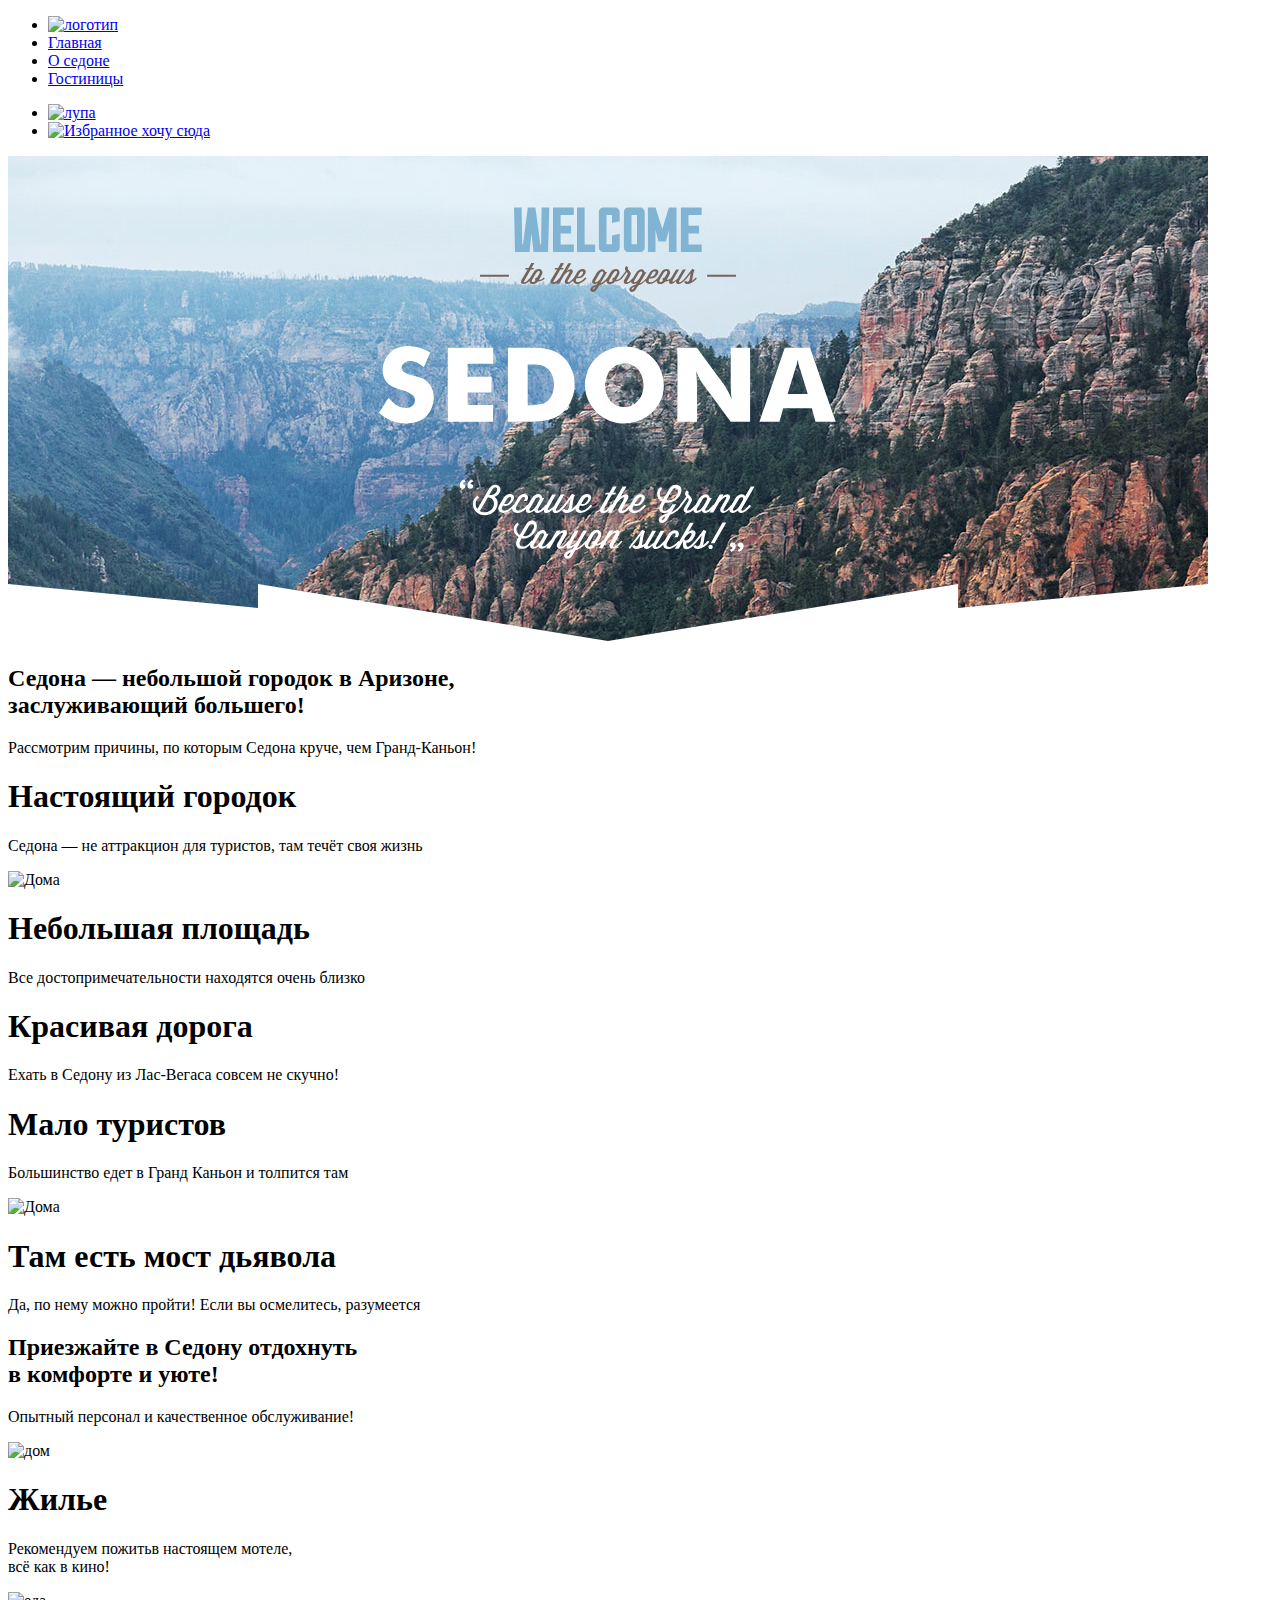
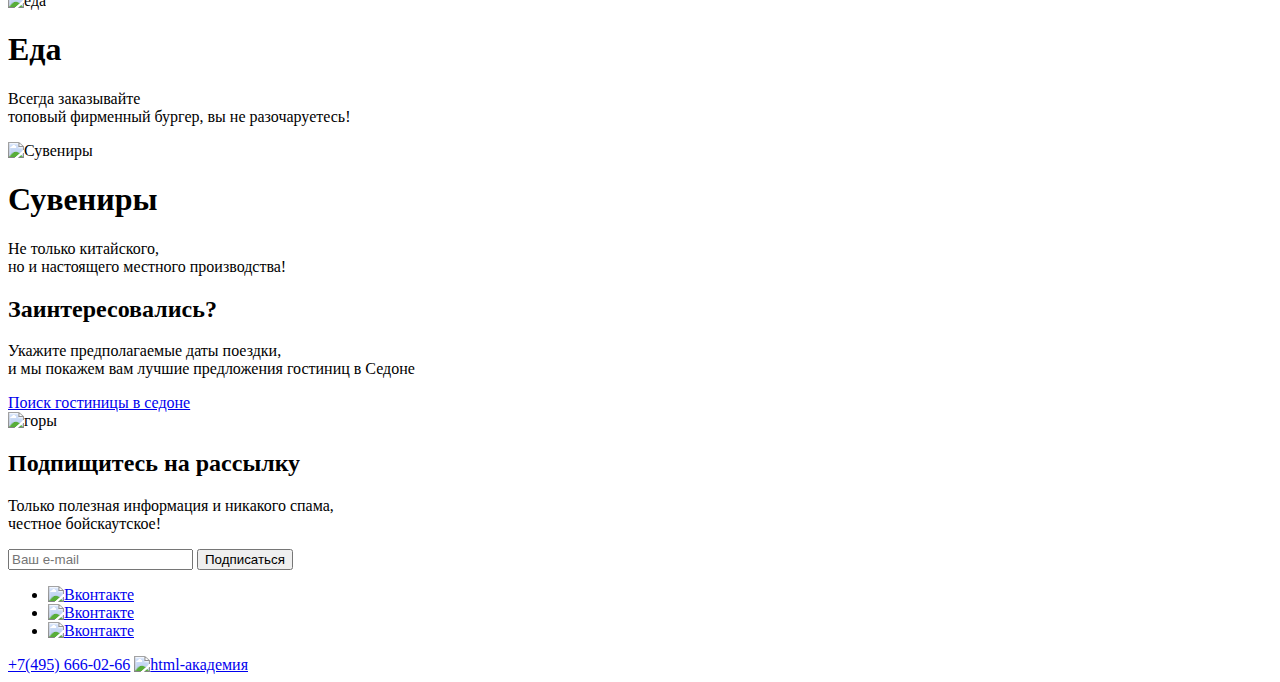
==== index.html @ 7c0edfa3 "разметка всех страниц" ====
<!DOCTYPE html>
<html lang="ru">
<head>
  <meta charset="utf-8">
  <title>HTML Academy: Седона</title>
  <!--<link rel="stylesheet" href="/css/style.css"> -->
</head>
<body>
<div class="body__container">
  <header class="header">
    <nav class="navigation navigation__header">
      <ul class="navigation__list">
        <li class="navigation__item">
          <a class="logo" href="https://echo.htmlacademy.ru/">
            <img src="/img/logo.svg" alt="логотип"></a>
        </li>
        <li class="navigation__item">
          <a class="navigation__link" href="#">Главная</a>
        </li>
        <li class="navigation__item">
          <a class="navigation__link" href="#">О седоне</a>
        </li>
        <li class="navigation__item">
          <a class="navigation__link" href="#">Гостиницы</a>
        </li>
      </ul>
      <ul class="navigation__list">
        <li class="navigation__item">
          <a class="navigation__link" href="#">
            <img src="/img/search-icon.svg" width="44 px" height="64 px" alt="лупа">
          </a>
        </li>
        <li class="navigation__item">
          <a class="navigation__link" href="#">
            <img src="/img/favorites-icon.svg" width="44 px" height="64 px" alt="Избранное">
          </a>
          <a class="search__button" href="#">хочу сюда</a>
        </li>
      </ul>
    </nav>
  </header>
  <main class="main">
    <section class="pluses">
      <div class="pluses__container">
        <img class="pluses__image" src="/img/welcome-sedona.svg" alt="горы">
        <h2 class="title">Седона — небольшой городок в Аризоне, <br>заслуживающий большего!</h2>
        <p class="subtitle">Рассмотрим причины, по которым Седона круче, чем Гранд-Каньон!</p>
      </div>
      <div class="pluses__row">
        <div class="pluses__item pluses__item-blue">
          <h1 class="pluses__title">Настоящий городок</h1>
          <div class="pluses__line"></div>
          <p class="pluses__text">Седона — не аттракцион для туристов, там течёт своя жизнь</p>
        </div>
        <img class="pluses__image" src="/img/at-home.jpg" width="800" height="384" alt="Дома">
      </div>
      <div class="pluses__grids">
        <div class="pluses__item">
          <h1 class="pluses__title">Небольшая площадь</h1>
          <div class="pluses__line"></div>
          <p class="pluses__text">Все достопримечательности находятся очень близко</p>
        </div>
        <div class="pluses__item pluses__item-gray">
          <h1 class="pluses__title">Красивая дорога</h1>
          <div class="pluses__line"></div>
          <p class="pluses__text">Ехать в Седону из Лас-Вегаса совсем не скучно!</p>
        </div>
        <div class="pluses__item">
          <h1 class="pluses__title">Мало туристов</h1>
          <div class="pluses__line"></div>
          <p class="pluses__text">Большинство едет в Гранд Каньон и толпится там</p>
        </div>
      </div>
      <div class="pluses__row">
        <img class="pluses__image" src="/img/mountain.jpg" width="800" height="385" alt="Дома">
        <div class="pluses__item pluses__item-blue">
          <h1 class="pluses__title">Там есть мост дьявола</h1>
          <div class="pluses__line"></div>
          <p class="pluses__text">Да, по нему можно пройти! Если вы осмелитесь, разумеется</p>
        </div>
      </div>
      <div class="pluses__title">
        <h2 class="title">Приезжайте в Седону отдохнуть <br>в комфорте и уюте!</h2>
        <P class="subtitle">Опытный персонал и качественное обслуживание!</P>
      </div>
      <div class="pluses__grids">
        <div class="pluses__item  pluses__item-gray">
          <img src="/img/home-icon.png" width="77" height="72" alt="дом">
          <h1 class="pluses__title">Жилье</h1>
          <div class="pluses__line"></div>
          <p class="pluses__text">Рекомендуем пожитьв настоящем мотеле, <br>всё как в кино!</p>
        </div>
        <div class="pluses__item">
          <img src="/img/food-icon.png" width="76" height="72" alt="еда">
          <h1 class="pluses__title">Еда</h1>
          <div class="pluses__line"></div>
          <p class="pluses__text">Всегда заказывайте<br>топовый фирменный бургер, вы не разочаруетесь!</p>
        </div>
        <div class="pluses__item  pluses__item-gray">
          <img src="/img/souveniers-icon.png" width="76" height="76" alt="Сувениры">
          <h1 class="pluses__title">Сувениры</h1>
          <div class="pluses__line"></div>
          <p class="pluses__text">Не только китайского, <br>но и настоящего местного производства!</p>
        </div>
      </div>
      <div class="pluses__title">
        <h2 class="title">Заинтересовались?</h2>
        <p>Укажите предполагаемые даты поездки, <br>и мы покажем вам лучшие предложения гостиниц в Седоне</p>
        <a class="search__button" href="#">Поиск гостиницы в седоне</a>
      </div>
      <div class="contact__card contact__cart-white">
        <img class="pluses--image" src="/img/mountain-footer.jpg" width="1200" height="415" alt="горы">
        <article class="in__image">
          <h2 class="title__image">Подпищитесь на рассылку</h2>
          <p class="subtitle__image">Только полезная информация и никакого спама, <br>честное бойскаутское!</p>
          <form class="pluses__form">
            <label for="login-field" class="form__login">
              <input type="text" placeholder="Ваш e-mail" name="e-mail" id="login-field">
              <input type="submit" value="Подписаться">
            </label>
          </form>
        </article>
      </div>
    </section>
  </main>
  <footer class="footer">
      <nav class="navigation navigation__footer">
        <ul class="social__list">
          <li class="social__item">
            <a class="social__link" href="https://vk.com/htmlacademy">
              <img class="social__icon" src="/img/social-vk.svg" alt="Вконтакте">
            </a>
          <li class="social__item">
            <a class="social__link" href="https://t.me/htmlacademy">
              <img class="social__icon" src="/img/social-telegram.svg" alt="Вконтакте">
            </a>
          <li class="social__item">
            <a class="social__link" href="https://www.youtube.com/user/htmlacademyru">
              <img class="social__icon" src="/img/social-youtube.svg" alt="Вконтакте">
            </a>
          </li>
        </ul>
        <a class="contacts__phone" href="tel:+7(495) 666-02-66">+7(495) 666-02-66</a>
        <a class="site__html-academy" href="https://htmlacademy.ru/">
          <img src="/img/Logo-html-academy.svg" alt="html-академия">
        </a>
      </nav>
  </footer>
</div>
</body>
</html>
---- css/style.css ----
.search-button {
  display: inline-block; /* Строчно-блочный элемент */
  background: #756157; /* коричневый цвет фона */
  color: #fff; /* Белый цвет текста */
  padding: 1rem 1.5rem; /* Поля вокруг текста */
  text-decoration: none; /* Убираем подчёркивание */
  border-radius: 3px; /* Скругляем уголки */
 }
li {
  list-style-type: none;
}
 /*/
 .image {
	position	: relative;
	width		: 100%; /* for IE 6 */
 /*/
 .in-image {
	position	: absolute;
  text-align: center;
  font: bold 24px/34px Helvetica, Sans-Serif;
	top		: 200px;
	left		: 0;
	width		: 100%;
}



{

  position: absolute;

  top: 50%;

  left: 65px;

  text-transform: uppercase;

  color: white;

  width: 350px;

  background: #00000094;

  padding: 10px;

  text-align: center;

  font: bold 24px/34px Helvetica, Sans-Serif;

  }
/*/
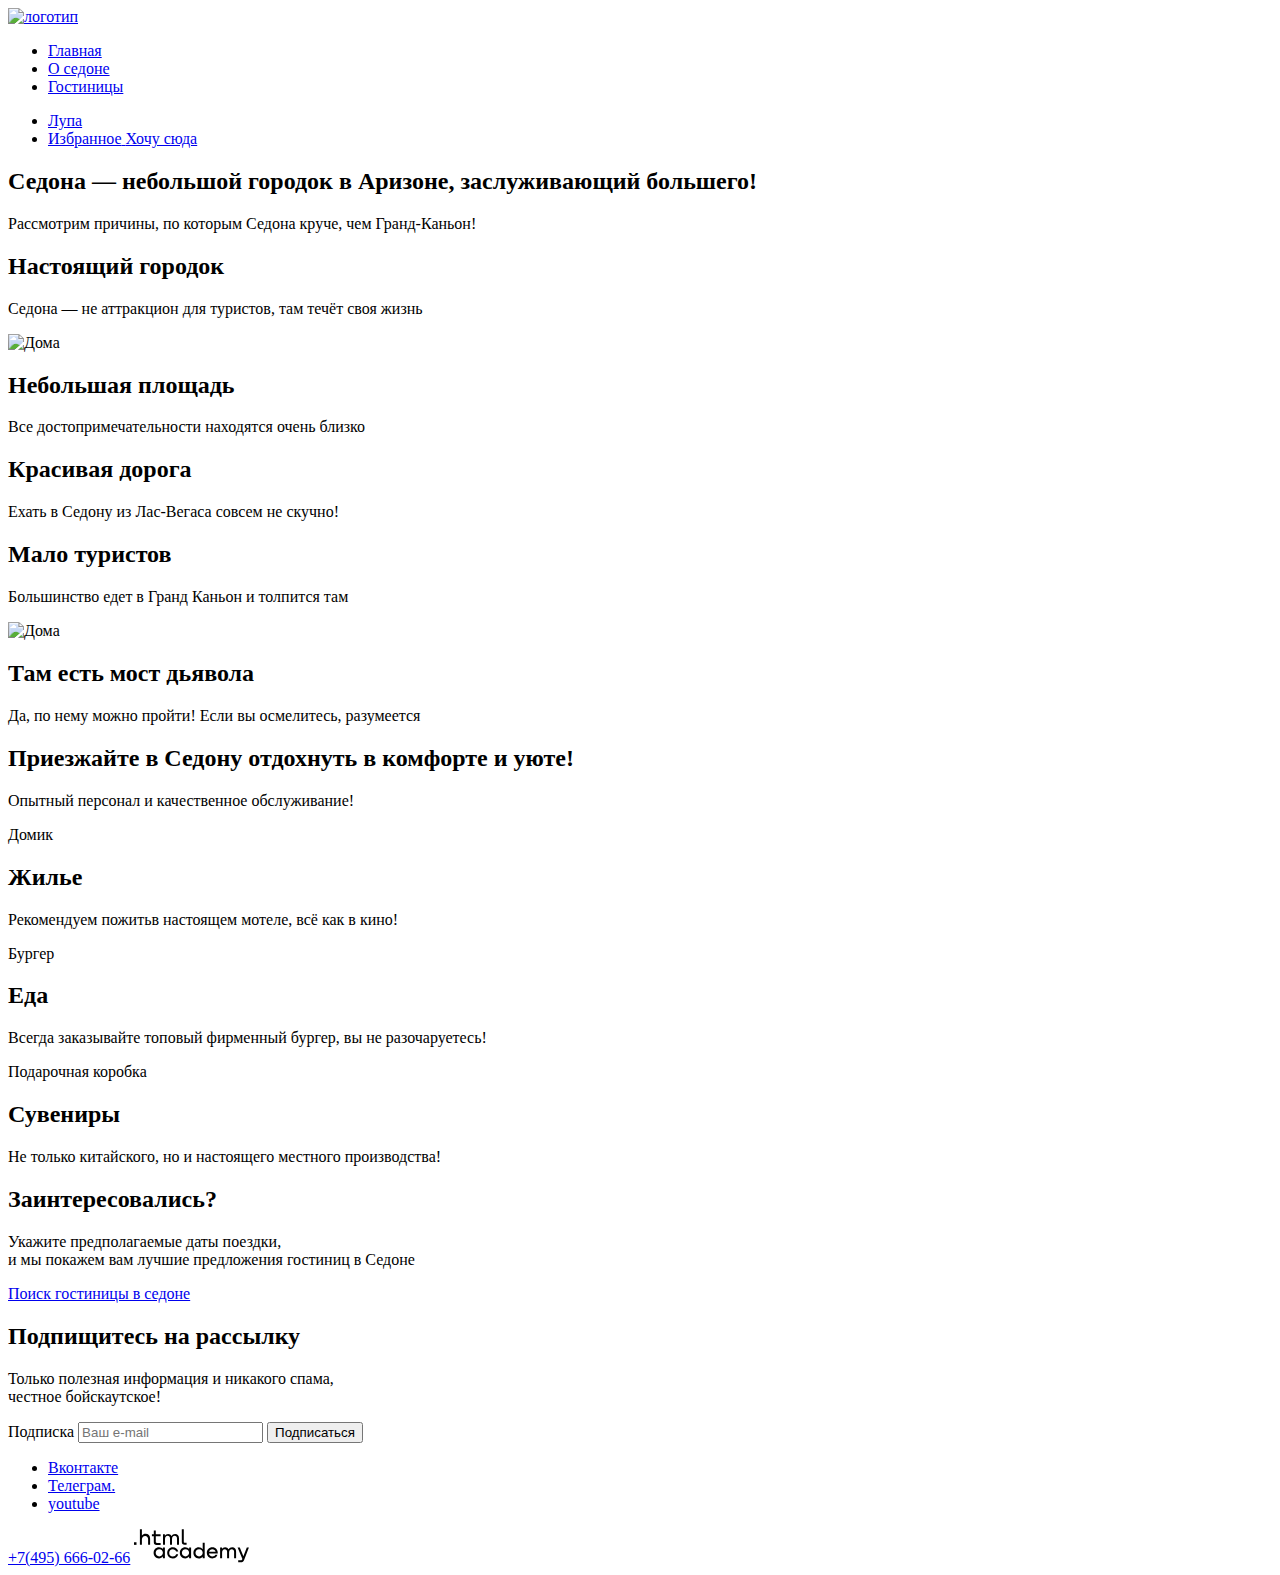
==== commit 95b0fc1c: "разметка всех страниц (исправление)" ====
--- a/index.html
+++ b/index.html
@@ -8,33 +8,33 @@
 <body>
 <div class="body__container">
   <header class="header">
-    <nav class="navigation navigation__header">
-      <ul class="navigation__list">
-        <li class="navigation__item">
-          <a class="logo" href="https://echo.htmlacademy.ru/">
-            <img src="/img/logo.svg" alt="логотип"></a>
-        </li>
-        <li class="navigation__item">
-          <a class="navigation__link" href="#">Главная</a>
-        </li>
-        <li class="navigation__item">
-          <a class="navigation__link" href="#">О седоне</a>
-        </li>
-        <li class="navigation__item">
-          <a class="navigation__link" href="#">Гостиницы</a>
-        </li>
-      </ul>
+    <nav class="navigation">
+      <div class="navigation__container">
+        <a class="logo" href="https://echo.htmlacademy.ru/">
+          <img src="/img/logo.svg" width="140" height="70" alt="логотип"></a>
+        <ul class="navigation__list">
+          <li class="navigation__item">
+            <a class="navigation__link navigation__link--active" href="index.html">Главная</a>
+          </li>
+          <li class="navigation__item">
+            <a class="navigation__link" href="#">О седоне</a>
+          </li>
+          <li class="navigation__item">
+            <a class="navigation__link" href="catalog.html">Гостиницы</a>
+          </li>
+        </ul>
+      </div>
       <ul class="navigation__list">
         <li class="navigation__item">
           <a class="navigation__link" href="#">
-            <img src="/img/search-icon.svg" width="44 px" height="64 px" alt="лупа">
+            <span class="visually__hidden">Лупа</span>
           </a>
         </li>
         <li class="navigation__item">
           <a class="navigation__link" href="#">
-            <img src="/img/favorites-icon.svg" width="44 px" height="64 px" alt="Избранное">
+            <span class="visually__hidden">Избранное</span>
           </a>
-          <a class="search__button" href="#">хочу сюда</a>
+          <a class="search__button" href="#">Хочу сюда</a>
         </li>
       </ul>
     </nav>
@@ -42,84 +42,71 @@
   <main class="main">
     <section class="pluses">
       <div class="pluses__container">
-        <img class="pluses__image" src="/img/welcome-sedona.svg" alt="горы">
-        <h2 class="title">Седона — небольшой городок в Аризоне, <br>заслуживающий большего!</h2>
+        <h2 class="title">Седона — небольшой городок в Аризоне, заслуживающий большего!</h2>
         <p class="subtitle">Рассмотрим причины, по которым Седона круче, чем Гранд-Каньон!</p>
       </div>
       <div class="pluses__row">
         <div class="pluses__item pluses__item-blue">
-          <h1 class="pluses__title">Настоящий городок</h1>
-          <div class="pluses__line"></div>
+          <h2 class="pluses__title">Настоящий городок</h2>
           <p class="pluses__text">Седона — не аттракцион для туристов, там течёт своя жизнь</p>
         </div>
         <img class="pluses__image" src="/img/at-home.jpg" width="800" height="384" alt="Дома">
       </div>
       <div class="pluses__grids">
         <div class="pluses__item">
-          <h1 class="pluses__title">Небольшая площадь</h1>
-          <div class="pluses__line"></div>
+          <h2 class="pluses__title">Небольшая площадь</h2>
           <p class="pluses__text">Все достопримечательности находятся очень близко</p>
         </div>
         <div class="pluses__item pluses__item-gray">
-          <h1 class="pluses__title">Красивая дорога</h1>
-          <div class="pluses__line"></div>
+          <h2 class="pluses__title">Красивая дорога</h2>
           <p class="pluses__text">Ехать в Седону из Лас-Вегаса совсем не скучно!</p>
         </div>
         <div class="pluses__item">
-          <h1 class="pluses__title">Мало туристов</h1>
-          <div class="pluses__line"></div>
+          <h2 class="pluses__title">Мало туристов</h2>
           <p class="pluses__text">Большинство едет в Гранд Каньон и толпится там</p>
         </div>
       </div>
       <div class="pluses__row">
         <img class="pluses__image" src="/img/mountain.jpg" width="800" height="385" alt="Дома">
         <div class="pluses__item pluses__item-blue">
-          <h1 class="pluses__title">Там есть мост дьявола</h1>
-          <div class="pluses__line"></div>
+          <h2 class="pluses__title">Там есть мост дьявола</h2>
           <p class="pluses__text">Да, по нему можно пройти! Если вы осмелитесь, разумеется</p>
         </div>
       </div>
       <div class="pluses__title">
-        <h2 class="title">Приезжайте в Седону отдохнуть <br>в комфорте и уюте!</h2>
-        <P class="subtitle">Опытный персонал и качественное обслуживание!</P>
+        <h2 class="title">Приезжайте в Седону отдохнуть в комфорте и уюте!</h2>
+        <p class="subtitle">Опытный персонал и качественное обслуживание!</p>
       </div>
-      <div class="pluses__grids">
+      <div class="pluses__flex">
         <div class="pluses__item  pluses__item-gray">
-          <img src="/img/home-icon.png" width="77" height="72" alt="дом">
-          <h1 class="pluses__title">Жилье</h1>
-          <div class="pluses__line"></div>
-          <p class="pluses__text">Рекомендуем пожитьв настоящем мотеле, <br>всё как в кино!</p>
+          <span class="visually__hidden">Домик</span>
+          <h2 class="pluses__title">Жилье</h2>
+          <p class="pluses__text">Рекомендуем пожитьв настоящем мотеле, всё как в кино!</p>
         </div>
         <div class="pluses__item">
-          <img src="/img/food-icon.png" width="76" height="72" alt="еда">
-          <h1 class="pluses__title">Еда</h1>
-          <div class="pluses__line"></div>
-          <p class="pluses__text">Всегда заказывайте<br>топовый фирменный бургер, вы не разочаруетесь!</p>
+          <span class="visually__hidden">Бургер</span>
+          <h2 class="pluses__title">Еда</h2>
+          <p class="pluses__text">Всегда заказывайте топовый фирменный бургер, вы не разочаруетесь!</p>
         </div>
         <div class="pluses__item  pluses__item-gray">
-          <img src="/img/souveniers-icon.png" width="76" height="76" alt="Сувениры">
-          <h1 class="pluses__title">Сувениры</h1>
-          <div class="pluses__line"></div>
-          <p class="pluses__text">Не только китайского, <br>но и настоящего местного производства!</p>
+          <span class="visually__hidden">Подарочная коробка</span>
+          <h2 class="pluses__title">Сувениры</h2>
+          <p class="pluses__text">Не только китайского, но и настоящего местного производства!</p>
         </div>
       </div>
       <div class="pluses__title">
         <h2 class="title">Заинтересовались?</h2>
         <p>Укажите предполагаемые даты поездки, <br>и мы покажем вам лучшие предложения гостиниц в Седоне</p>
-        <a class="search__button" href="#">Поиск гостиницы в седоне</a>
+        <a class="search__button" href="catalog.html">Поиск гостиницы в седоне</a>
       </div>
       <div class="contact__card contact__cart-white">
-        <img class="pluses--image" src="/img/mountain-footer.jpg" width="1200" height="415" alt="горы">
-        <article class="in__image">
           <h2 class="title__image">Подпищитесь на рассылку</h2>
           <p class="subtitle__image">Только полезная информация и никакого спама, <br>честное бойскаутское!</p>
-          <form class="pluses__form">
-            <label for="login-field" class="form__login">
-              <input type="text" placeholder="Ваш e-mail" name="e-mail" id="login-field">
-              <input type="submit" value="Подписаться">
-            </label>
+          <form class="pluses__form" action="https://echo.htmlacademy.ru" method="post">
+            <label for="login-field" class="form__login">Подписка</label>
+            <input type="email" placeholder="Ваш e-mail" name="e-mail" id="login-field">
+            <input class="button__field" type="submit" value="Подписаться">
           </form>
-        </article>
       </div>
     </section>
   </main>
@@ -127,22 +114,21 @@
       <nav class="navigation navigation__footer">
         <ul class="social__list">
           <li class="social__item">
-            <a class="social__link" href="https://vk.com/htmlacademy">
-              <img class="social__icon" src="/img/social-vk.svg" alt="Вконтакте">
-            </a>
+            <a class="vk__icon" href="https://vk.com/htmlacademy">
+                <span class="visually__hidden">Вконтакте</span>
+            </a></li>
           <li class="social__item">
-            <a class="social__link" href="https://t.me/htmlacademy">
-              <img class="social__icon" src="/img/social-telegram.svg" alt="Вконтакте">
-            </a>
+            <a class="telegram__icon" href="https://t.me/htmlacademy">
+              <span class="visually__hidden">Телеграм.</span>
+            </a></li>
           <li class="social__item">
-            <a class="social__link" href="https://www.youtube.com/user/htmlacademyru">
-              <img class="social__icon" src="/img/social-youtube.svg" alt="Вконтакте">
-            </a>
-          </li>
+            <a class="youtube__icon" href="https://www.youtube.com/user/htmlacademyru">
+              <span class="visually__hidden">youtube</span>
+            </a></li>
         </ul>
         <a class="contacts__phone" href="tel:+7(495) 666-02-66">+7(495) 666-02-66</a>
         <a class="site__html-academy" href="https://htmlacademy.ru/">
-          <img src="/img/Logo-html-academy.svg" alt="html-академия">
+          <img src="/img/logo-html-academy.svg" alt="html-академия">
         </a>
       </nav>
   </footer>
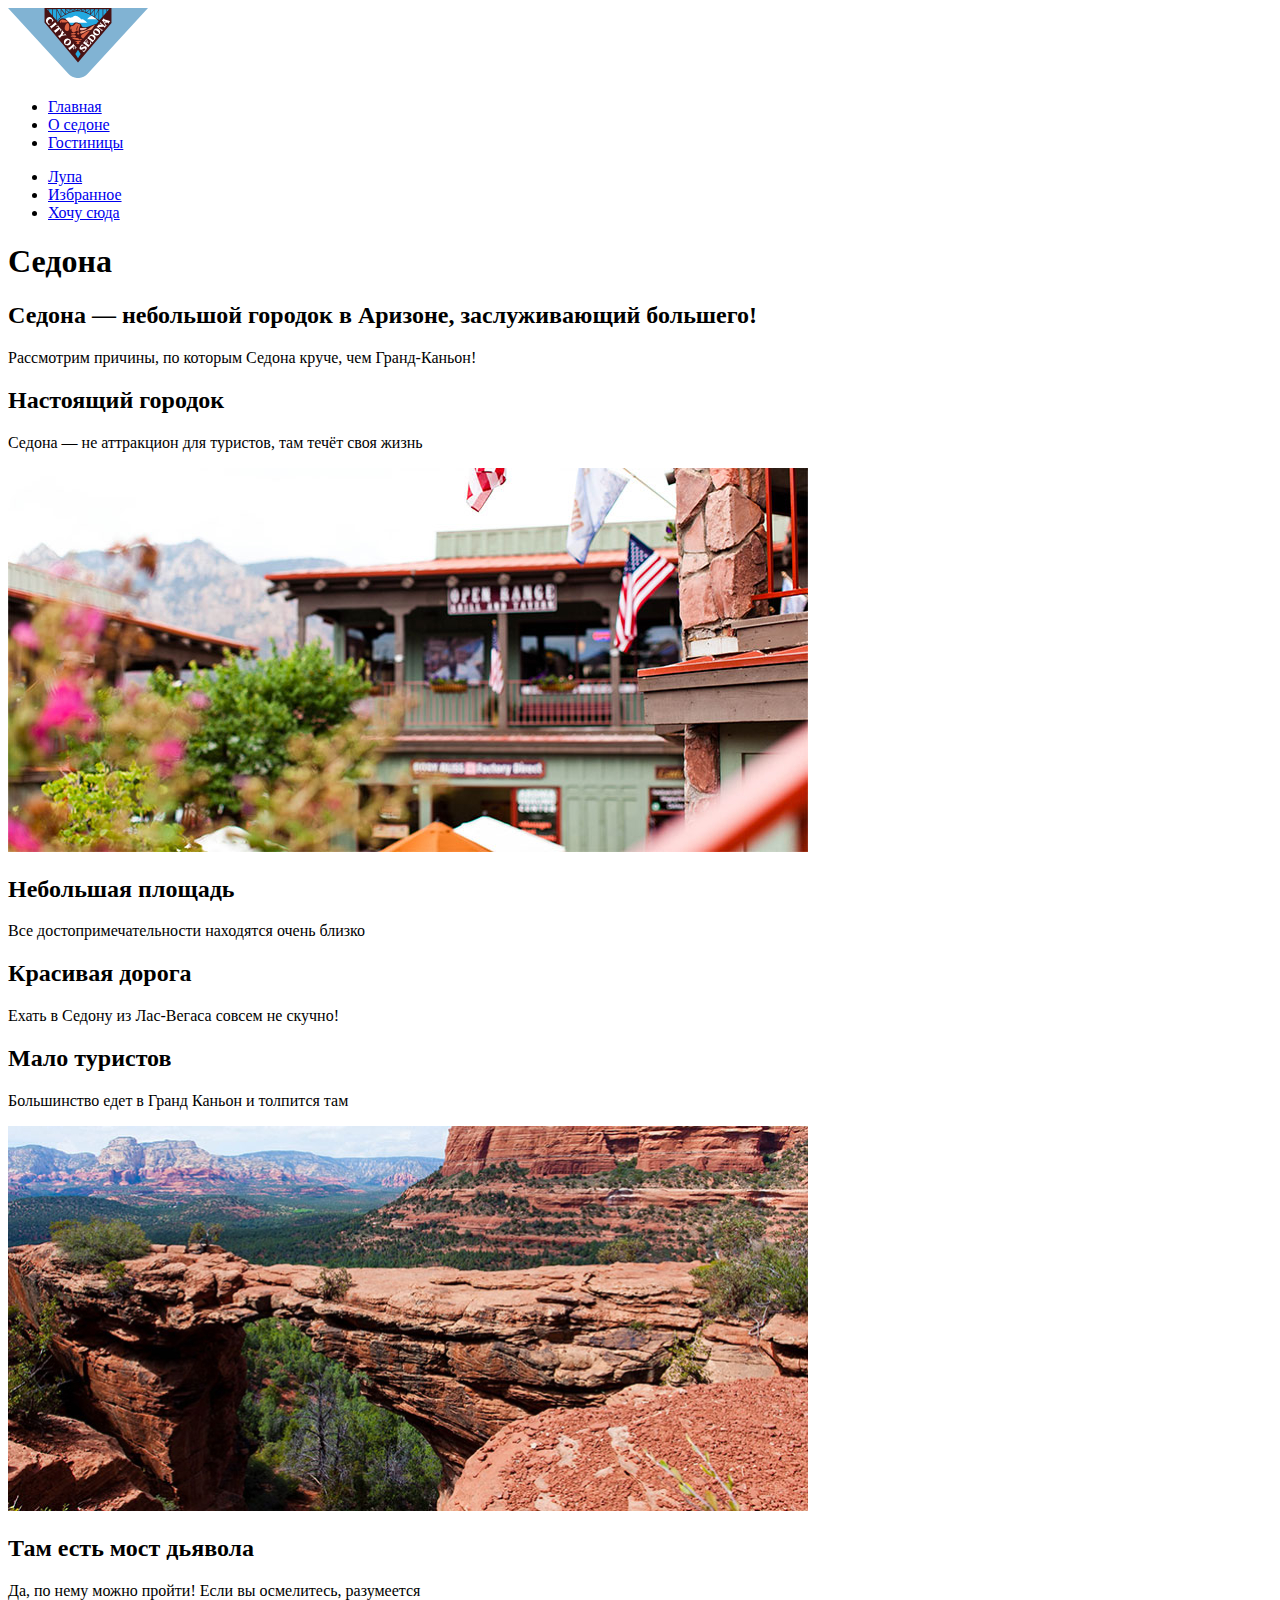
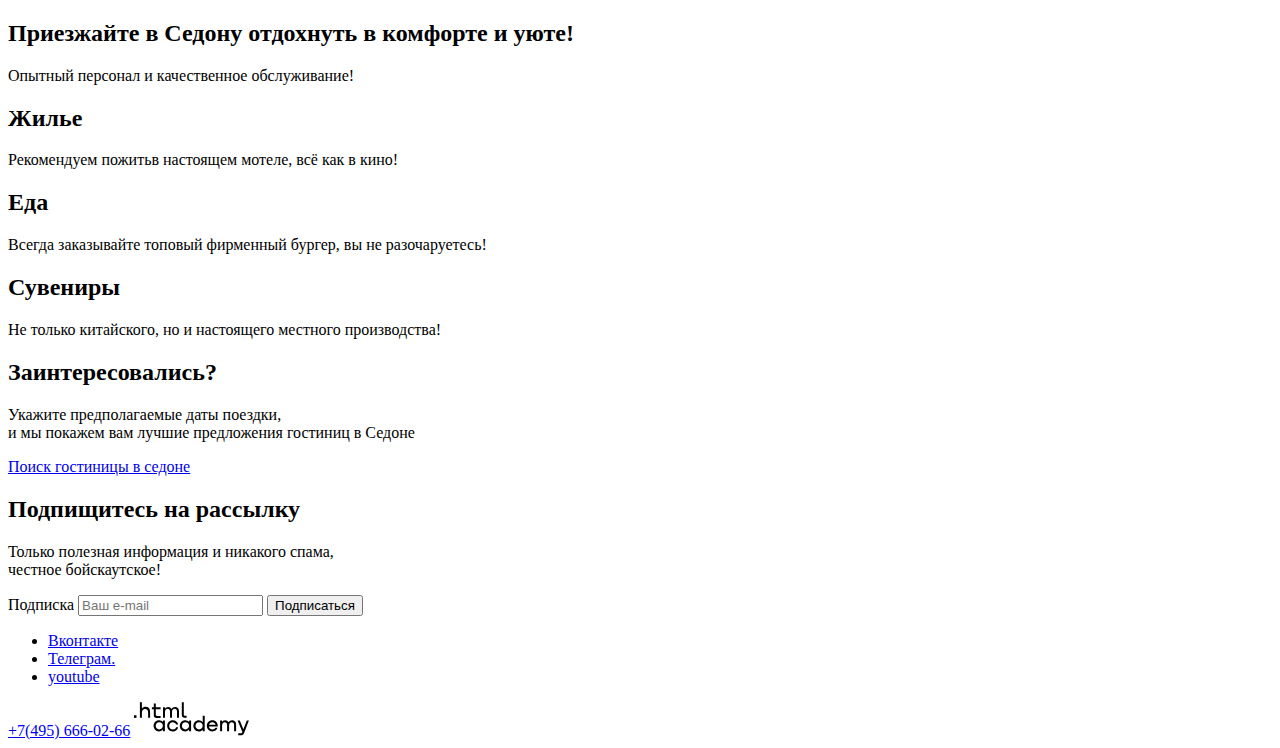
==== commit b308cf9e: "Merge pull request #2 from s-mikki/master" ====
--- a/index.html
+++ b/index.html
@@ -34,12 +34,15 @@
           <a class="navigation__link" href="#">
             <span class="visually__hidden">Избранное</span>
           </a>
+        </li>
+        <li class="navigation__item">
           <a class="search__button" href="#">Хочу сюда</a>
         </li>
       </ul>
     </nav>
   </header>
   <main class="main">
+    <h1 class="main__title">Седона</h1>
     <section class="pluses">
       <div class="pluses__container">
         <h2 class="title">Седона — небольшой городок в Аризоне, заслуживающий большего!</h2>
@@ -79,17 +82,17 @@
       </div>
       <div class="pluses__flex">
         <div class="pluses__item  pluses__item-gray">
-          <span class="visually__hidden">Домик</span>
+          <span class="visually__hidden"></span>
           <h2 class="pluses__title">Жилье</h2>
           <p class="pluses__text">Рекомендуем пожитьв настоящем мотеле, всё как в кино!</p>
         </div>
         <div class="pluses__item">
-          <span class="visually__hidden">Бургер</span>
+          <span class="visually__hidden"></span>
           <h2 class="pluses__title">Еда</h2>
           <p class="pluses__text">Всегда заказывайте топовый фирменный бургер, вы не разочаруетесь!</p>
         </div>
         <div class="pluses__item  pluses__item-gray">
-          <span class="visually__hidden">Подарочная коробка</span>
+          <span class="visually__hidden"></span>
           <h2 class="pluses__title">Сувениры</h2>
           <p class="pluses__text">Не только китайского, но и настоящего местного производства!</p>
         </div>
@@ -126,7 +129,7 @@
               <span class="visually__hidden">youtube</span>
             </a></li>
         </ul>
-        <a class="contacts__phone" href="tel:+7(495) 666-02-66">+7(495) 666-02-66</a>
+        <a class="contacts__phone" href="tel:+74956660266">+7(495) 666-02-66</a>
         <a class="site__html-academy" href="https://htmlacademy.ru/">
           <img src="/img/logo-html-academy.svg" alt="html-академия">
         </a>
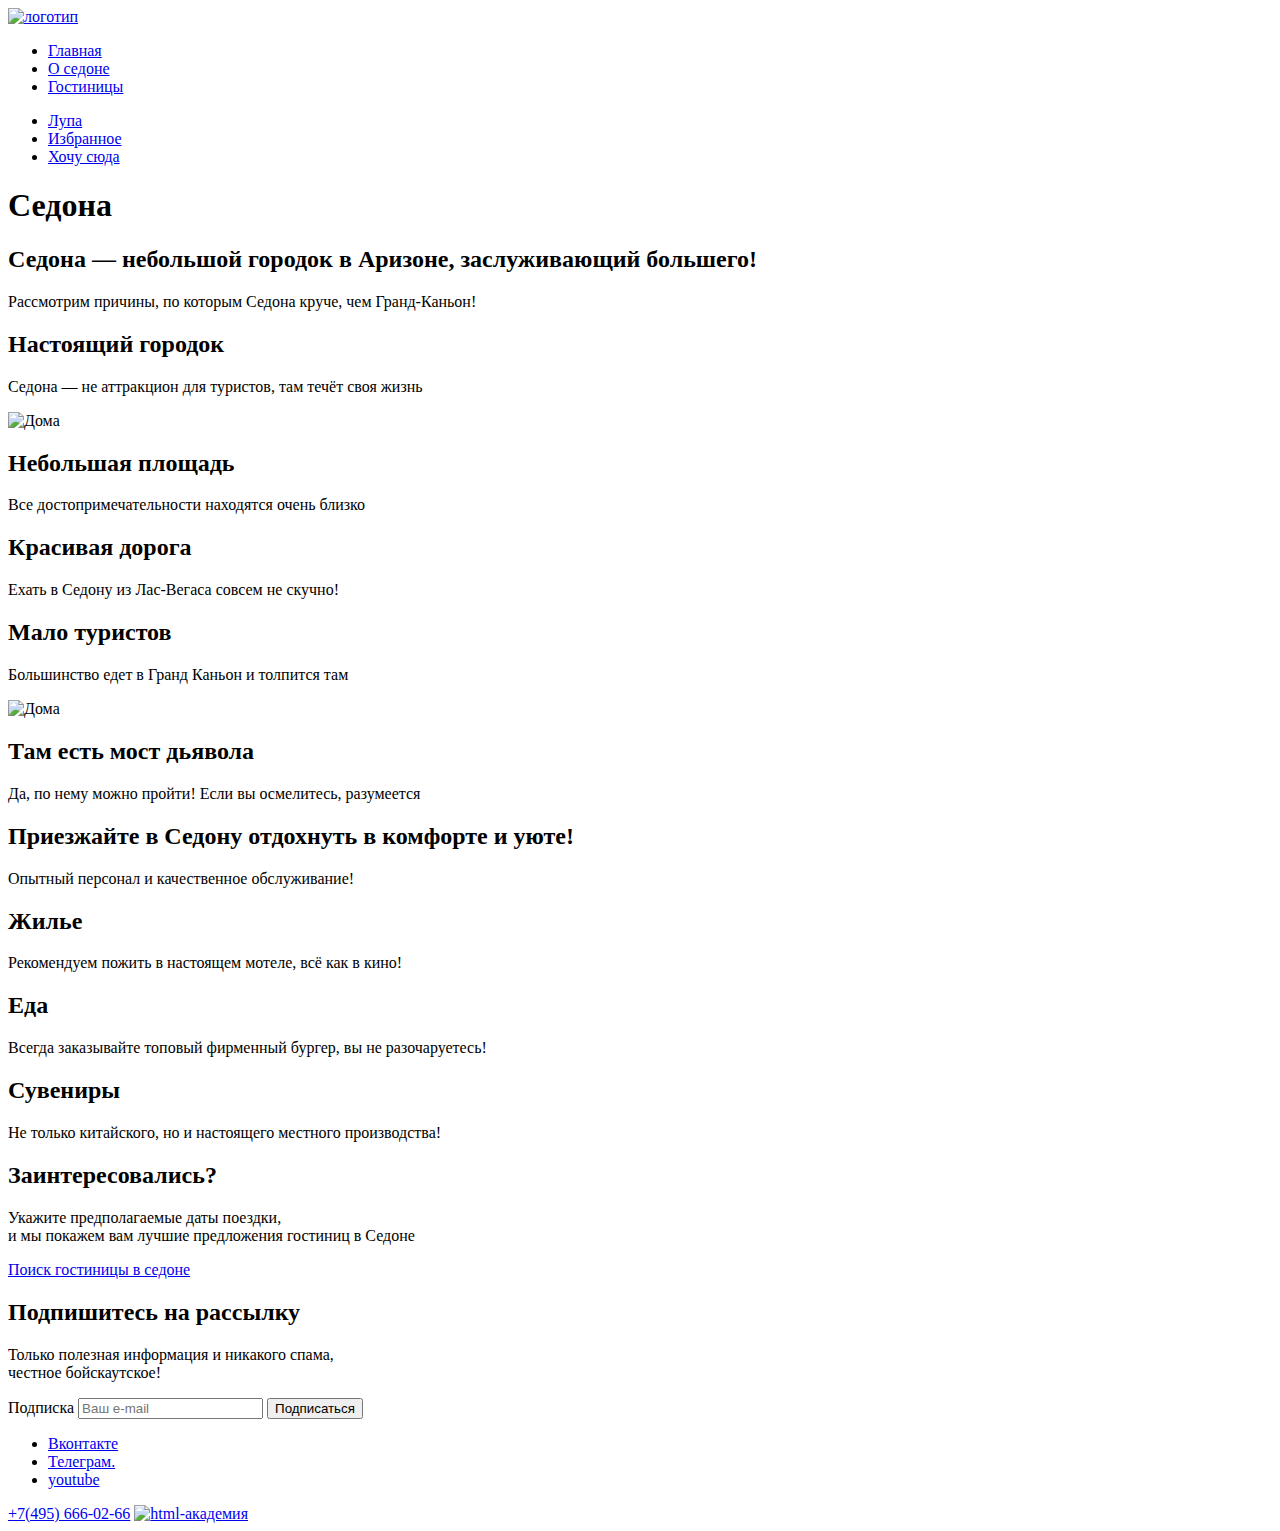
==== commit cab1ab68: "разметка всех страниц" ====
--- a/index.html
+++ b/index.html
@@ -11,7 +11,7 @@
     <nav class="navigation">
       <div class="navigation__container">
         <a class="logo" href="https://echo.htmlacademy.ru/">
-          <img src="/img/logo.svg" width="140" height="70" alt="логотип"></a>
+          <img src="/images/logo.svg" width="140" height="70" alt="логотип"></a>
         <ul class="navigation__list">
           <li class="navigation__item">
             <a class="navigation__link navigation__link--active" href="index.html">Главная</a>
@@ -53,7 +53,7 @@
           <h2 class="pluses__title">Настоящий городок</h2>
           <p class="pluses__text">Седона — не аттракцион для туристов, там течёт своя жизнь</p>
         </div>
-        <img class="pluses__image" src="/img/at-home.jpg" width="800" height="384" alt="Дома">
+        <img class="pluses__image" src="/images/at-home.jpg" width="800" height="384" alt="Дома">
       </div>
       <div class="pluses__grids">
         <div class="pluses__item">
@@ -70,7 +70,7 @@
         </div>
       </div>
       <div class="pluses__row">
-        <img class="pluses__image" src="/img/mountain.jpg" width="800" height="385" alt="Дома">
+        <img class="pluses__image" src="/images/mountain.jpg" width="800" height="385" alt="Дома">
         <div class="pluses__item pluses__item-blue">
           <h2 class="pluses__title">Там есть мост дьявола</h2>
           <p class="pluses__text">Да, по нему можно пройти! Если вы осмелитесь, разумеется</p>
@@ -82,17 +82,14 @@
       </div>
       <div class="pluses__flex">
         <div class="pluses__item  pluses__item-gray">
-          <span class="visually__hidden"></span>
           <h2 class="pluses__title">Жилье</h2>
-          <p class="pluses__text">Рекомендуем пожитьв настоящем мотеле, всё как в кино!</p>
+          <p class="pluses__text">Рекомендуем пожить в настоящем мотеле, всё как в кино!</p>
         </div>
         <div class="pluses__item">
-          <span class="visually__hidden"></span>
           <h2 class="pluses__title">Еда</h2>
           <p class="pluses__text">Всегда заказывайте топовый фирменный бургер, вы не разочаруетесь!</p>
         </div>
         <div class="pluses__item  pluses__item-gray">
-          <span class="visually__hidden"></span>
           <h2 class="pluses__title">Сувениры</h2>
           <p class="pluses__text">Не только китайского, но и настоящего местного производства!</p>
         </div>
@@ -103,7 +100,7 @@
         <a class="search__button" href="catalog.html">Поиск гостиницы в седоне</a>
       </div>
       <div class="contact__card contact__cart-white">
-          <h2 class="title__image">Подпищитесь на рассылку</h2>
+          <h2 class="title__image">Подпишитесь на рассылку</h2>
           <p class="subtitle__image">Только полезная информация и никакого спама, <br>честное бойскаутское!</p>
           <form class="pluses__form" action="https://echo.htmlacademy.ru" method="post">
             <label for="login-field" class="form__login">Подписка</label>
@@ -131,7 +128,7 @@
         </ul>
         <a class="contacts__phone" href="tel:+74956660266">+7(495) 666-02-66</a>
         <a class="site__html-academy" href="https://htmlacademy.ru/">
-          <img src="/img/logo-html-academy.svg" alt="html-академия">
+          <img src="/images/logo-html-academy.svg" alt="html-академия">
         </a>
       </nav>
   </footer>
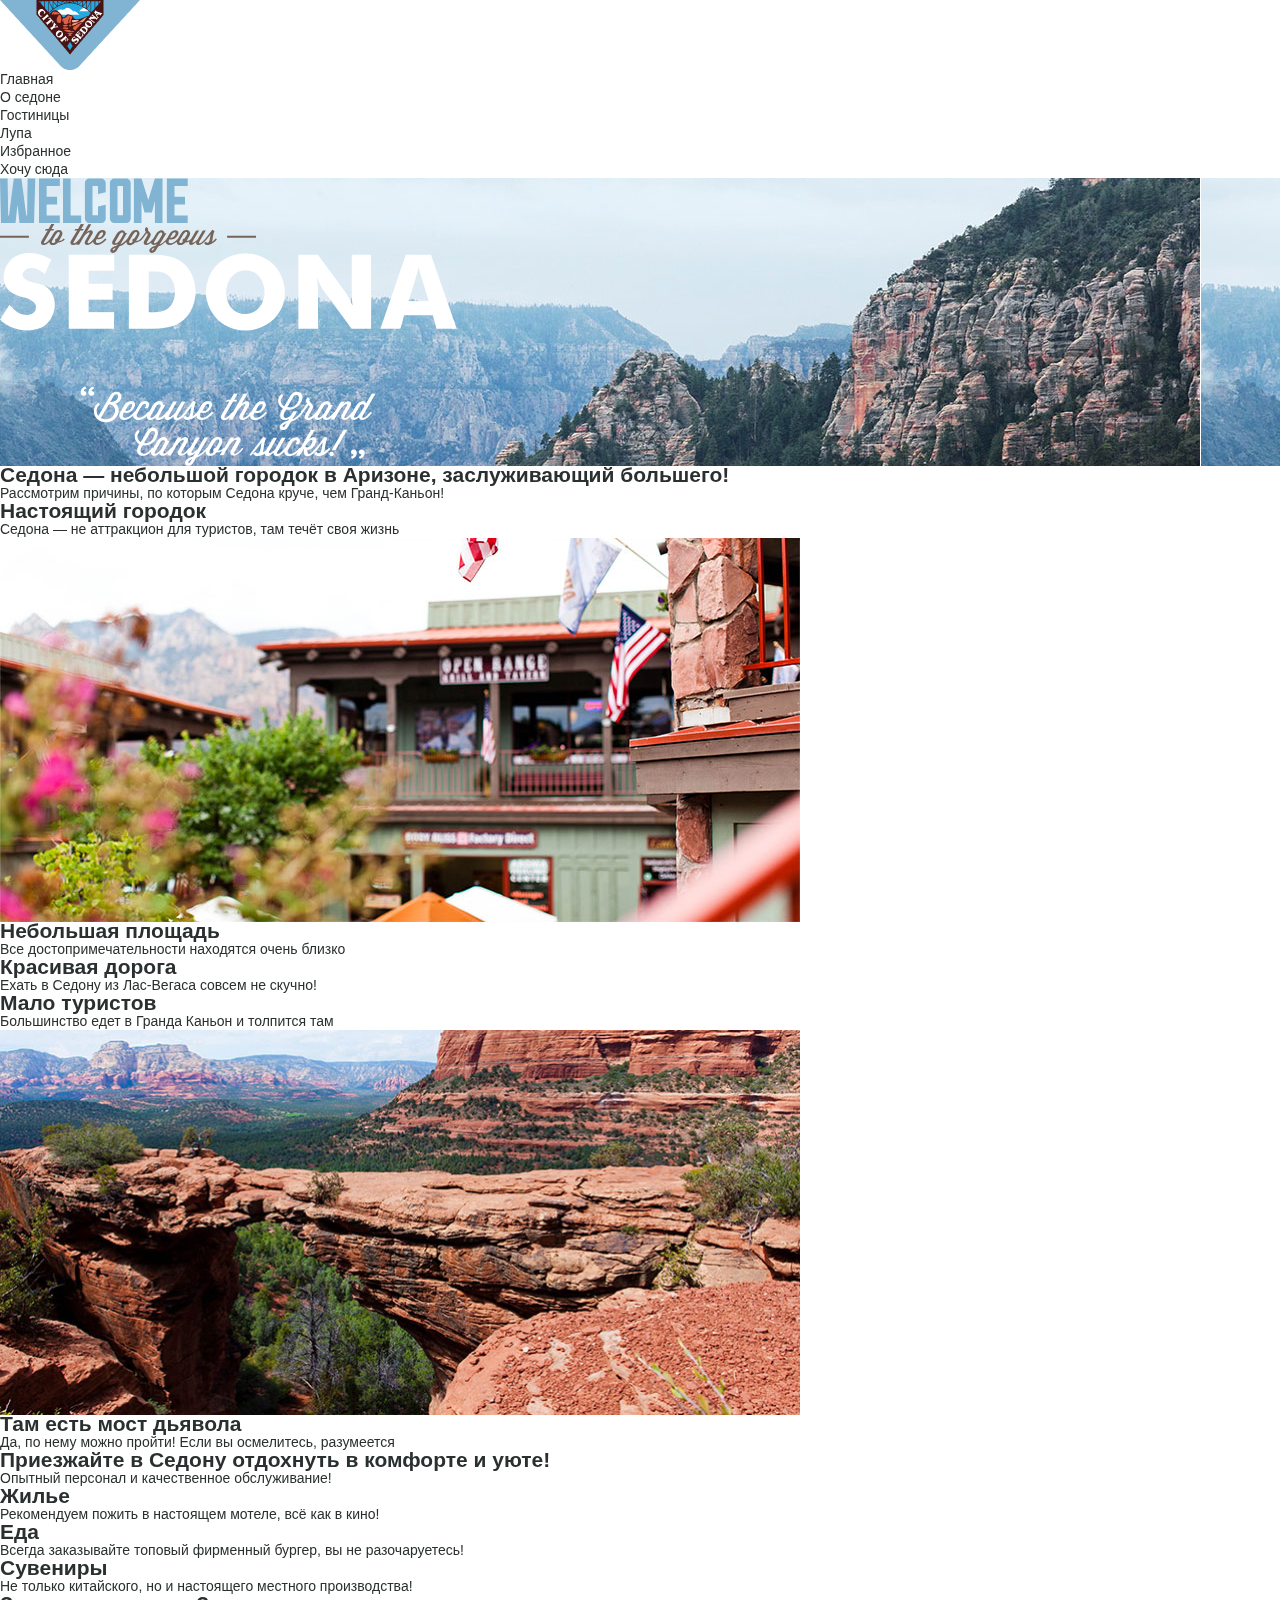
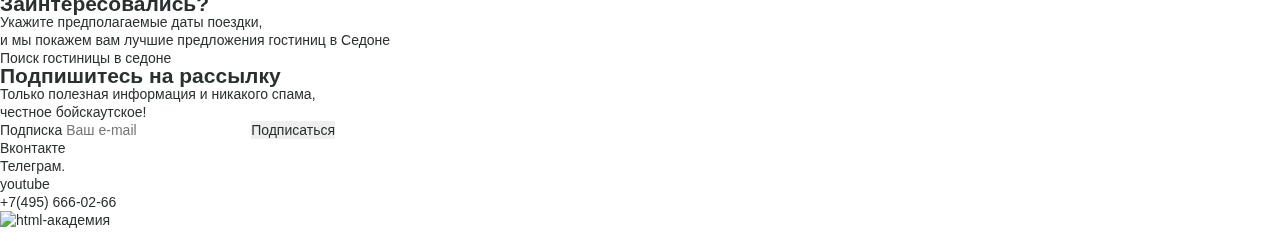
==== commit bffb9d17: "Графика для всех страниц" ====
--- a/index.html
+++ b/index.html
@@ -2,8 +2,8 @@
 <html lang="ru">
 <head>
   <meta charset="utf-8">
+  <link rel="stylesheet" href="/css/style.css">
   <title>HTML Academy: Седона</title>
-  <!--<link rel="stylesheet" href="/css/style.css"> -->
 </head>
 <body>
 <div class="body__container">
@@ -11,7 +11,7 @@
     <nav class="navigation">
       <div class="navigation__container">
         <a class="logo" href="https://echo.htmlacademy.ru/">
-          <img src="/images/logo.svg" width="140" height="70" alt="логотип"></a>
+          <img src="/images/sedona-logo.png" width="140" height="70" alt=""></a>
         <ul class="navigation__list">
           <li class="navigation__item">
             <a class="navigation__link navigation__link--active" href="index.html">Главная</a>
@@ -42,8 +42,13 @@
     </nav>
   </header>
   <main class="main">
-    <h1 class="main__title">Седона</h1>
+    <h1 class="visually-hidden">Седона</h1>
     <section class="pluses">
+      <div class="img__container">
+        <img class="pluses__img" src="/images/welcome.svg" alt="welcome">
+        <img class="pluses__img" src="/images/the-gorgeous.svg" alt="to the gorgeous">
+        <img class="pluses__img" src="/images/vector-sedona.png" alt="Sedona because the grand Lanyon lucky">
+      </div>
       <div class="pluses__container">
         <h2 class="title">Седона — небольшой городок в Аризоне, заслуживающий большего!</h2>
         <p class="subtitle">Рассмотрим причины, по которым Седона круче, чем Гранд-Каньон!</p>
@@ -53,7 +58,7 @@
           <h2 class="pluses__title">Настоящий городок</h2>
           <p class="pluses__text">Седона — не аттракцион для туристов, там течёт своя жизнь</p>
         </div>
-        <img class="pluses__image" src="/images/at-home.jpg" width="800" height="384" alt="Дома">
+        <img class="pluses__image" src="/images/home.jpg" width="800" height="384" alt="">
       </div>
       <div class="pluses__grids">
         <div class="pluses__item">
@@ -66,11 +71,11 @@
         </div>
         <div class="pluses__item">
           <h2 class="pluses__title">Мало туристов</h2>
-          <p class="pluses__text">Большинство едет в Гранд Каньон и толпится там</p>
+          <p class="pluses__text">Большинство едет в Гранда Каньон и толпится там</p>
         </div>
       </div>
       <div class="pluses__row">
-        <img class="pluses__image" src="/images/mountain.jpg" width="800" height="385" alt="Дома">
+        <img class="pluses__image" src="/images/mountains.jpg" width="800" height="385" alt="">
         <div class="pluses__item pluses__item-blue">
           <h2 class="pluses__title">Там есть мост дьявола</h2>
           <p class="pluses__text">Да, по нему можно пройти! Если вы осмелитесь, разумеется</p>
@@ -128,7 +133,7 @@
         </ul>
         <a class="contacts__phone" href="tel:+74956660266">+7(495) 666-02-66</a>
         <a class="site__html-academy" href="https://htmlacademy.ru/">
-          <img src="/images/logo-html-academy.svg" alt="html-академия">
+          <img class="html__logo" src="/images/html-academy.svg" width="115" height="34" alt="html-академия">
         </a>
       </nav>
   </footer>
--- a/css/style.css
+++ b/css/style.css
@@ -1,51 +1,124 @@
-.search-button {
-  display: inline-block; /* Строчно-блочный элемент */
-  background: #756157; /* коричневый цвет фона */
-  color: #fff; /* Белый цвет текста */
-  padding: 1rem 1.5rem; /* Поля вокруг текста */
-  text-decoration: none; /* Убираем подчёркивание */
-  border-radius: 3px; /* Скругляем уголки */
- }
+/*.search-button {
+/*display: inline-block; /* Строчно-блочный элемент */
+/*background: #756157; /* коричневый цвет фона */
+/*color: #fff; /* Белый цвет текста */
+/*padding: 1rem 1.5rem; /* Поля вокруг текста */
+/*text-decoration: none; /* Убираем подчёркивание */
+/*border-radius: 3px; /* Скругляем уголки */
+
+
 li {
   list-style-type: none;
 }
- /*/
- .image {
-	position	: relative;
-	width		: 100%; /* for IE 6 */
- /*/
- .in-image {
-	position	: absolute;
-  text-align: center;
-  font: bold 24px/34px Helvetica, Sans-Serif;
-	top		: 200px;
-	left		: 0;
-	width		: 100%;
+
+html {
+  box-sizing: border-box;
 }
 
+*,
+*::before,
+*::after {
+  box-sizing: inherit;
+  -webkit-backface-visibility: hidden;
+  -moz-backface-visibility: hidden;
+  backface-visibility: hidden;
+  margin: 0;
+  padding: 0;
+}
 
+:root {
+  --white: #ffffff;
+  --white-opacity: 255, 255, 255;
+  --white-dark: #fbfafb;
+  --white-dark-opacity: 251, 250, 251;
+  --black: #000000;
+  --black-opacity: 0, 0, 0;
+  --black-1: #111018;
+  --black-light: #2A2F2F;
+  --dark: #0A0A0A;
+  --red: #CC2525;
+  --red-light: #E31E24;
+  --blue: #00457E;
+  --blue-1: #2E3595;
+  --blue-dark: #02315D;
+  --blue-light: #034780;
+  --blue-light-opacity: 3, 71, 128;
+}
+/* применение var(--white); */
 
-{
+.visually-hidden:not(:focus):not(active) {
+  position: absolute;
+  width: 1px;
+  height: 1px;
+  margin: -1px;
+  border: 0;
+  padding: 0;
+  white-space: nowrap;
+  clip-path: inset(100%);
+  clip: rect(0 0 0 0);
+  overflow: hidden;
+}
 
-  position: absolute;
+a {
+  text-decoration: none;
+  outline: none;
+  cursor: pointer;
+  color: var(--black-light);
+}
 
-  top: 50%;
+button {
+  border: none;
+  outline: none;
+  background-color: initial;
+  cursor: pointer;
+  font-family: "Montserrat", "Arial", sans-serif;
+  font-weight: 500;
+  font-size: 14px;
+  line-height: 18px;
+  color: var(--white);
+}
 
-  left: 65px;
+input {
+  outline: none;
+  font-family: "Montserrat", "Arial", sans-serif;
+  font-weight: 500;
+  font-size: 14px;
+  line-height: 18px;
+  color: var(--black-light);
+  border: none;
+}
 
-  text-transform: uppercase;
+img {
+  max-width: 100%;
+  height: auto;
+  display: block;
+}
 
-  color: white;
+ul {
+  list-style: none;
+  padding: 0;
+  margin: 0;
+}
 
-  width: 350px;
+h1 {
+  margin: 0;
+}
 
-  background: #00000094;
+.body__container {
+  min-height: 100vh;
+  display: flex;
+  flex-direction: column;
+  margin: 0 auto;
+  position: relative;
+  max-width: 1920px;
+  font-family: "Montserrat", "Arial", sans-serif;
+  font-weight: 500;
+  font-size: 14px;
+  line-height: 18px;
+  color: var(--black-light);
+}
 
-  padding: 10px;
-
-  text-align: center;
-
-  font: bold 24px/34px Helvetica, Sans-Serif;
-
-  }
-/*/
+.img__container {
+  background-image: url("../images/background-index.png");
+  z-index: 9999;
+}
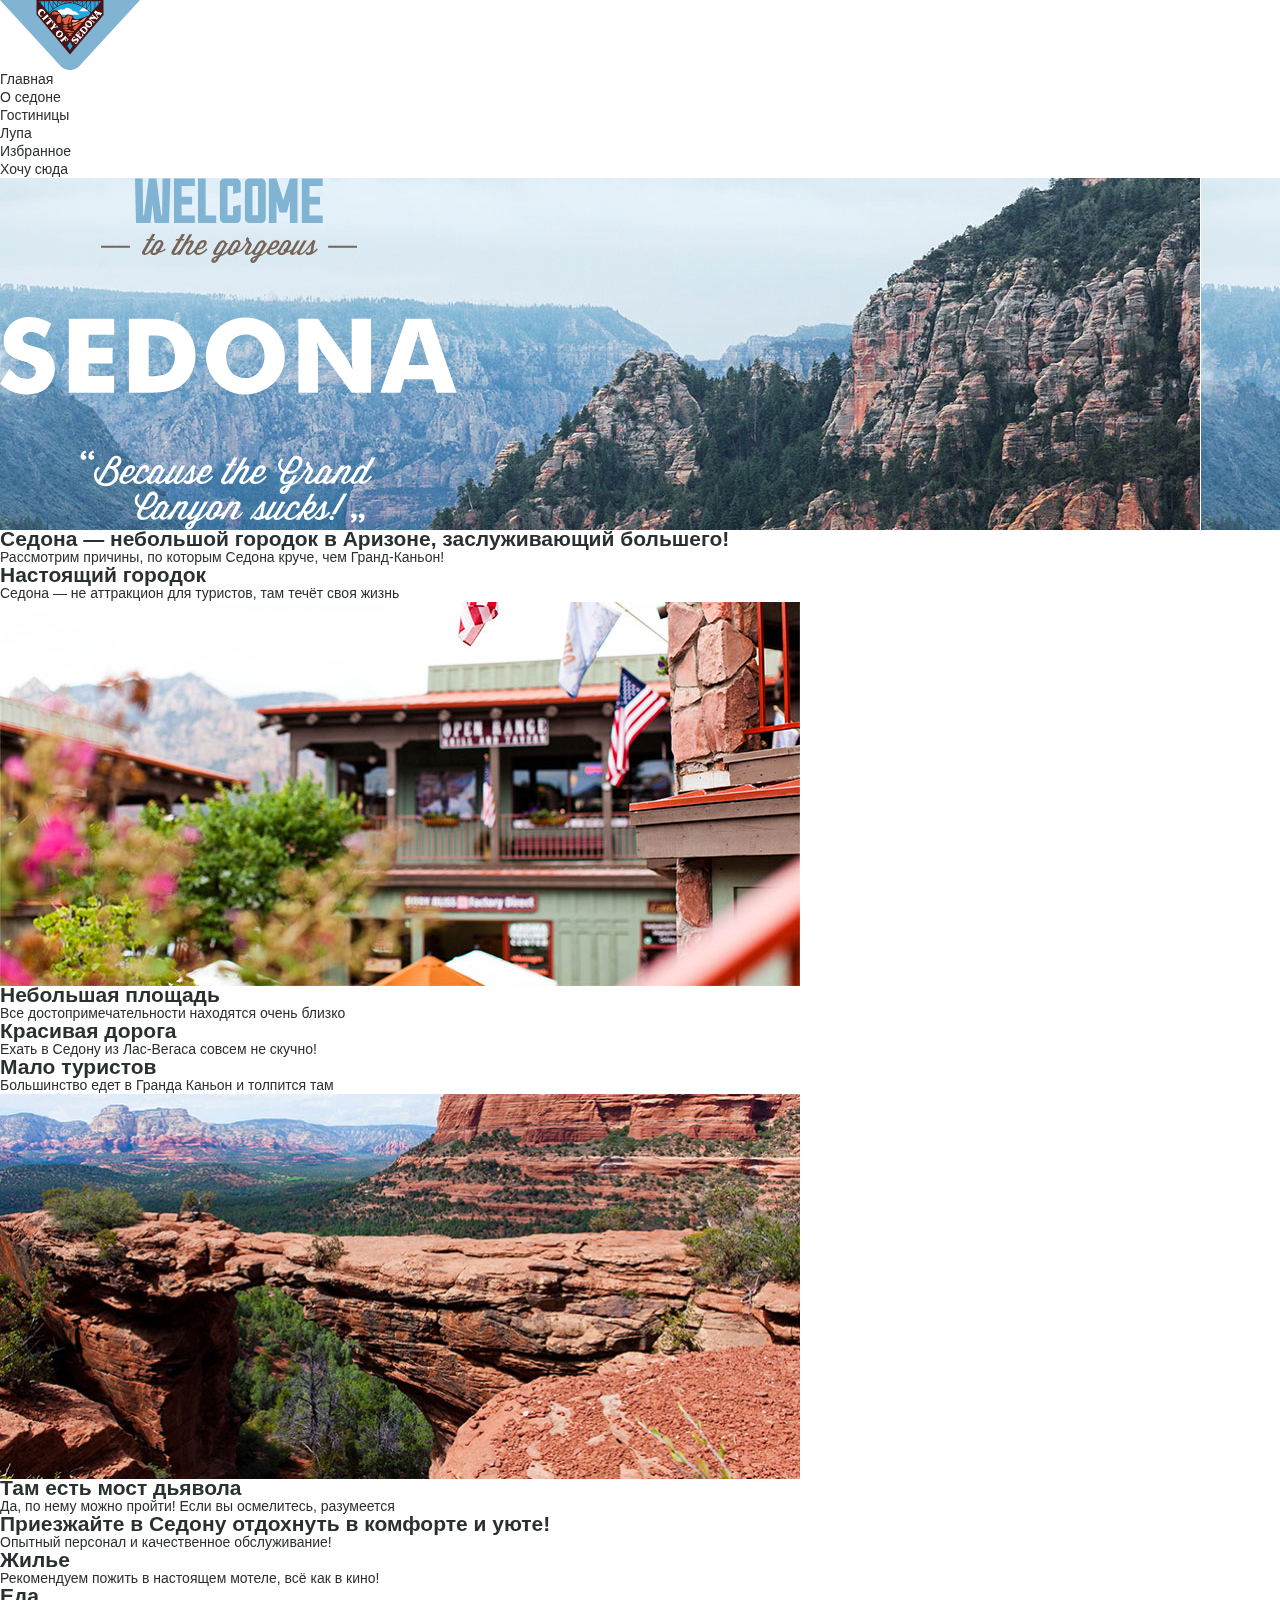
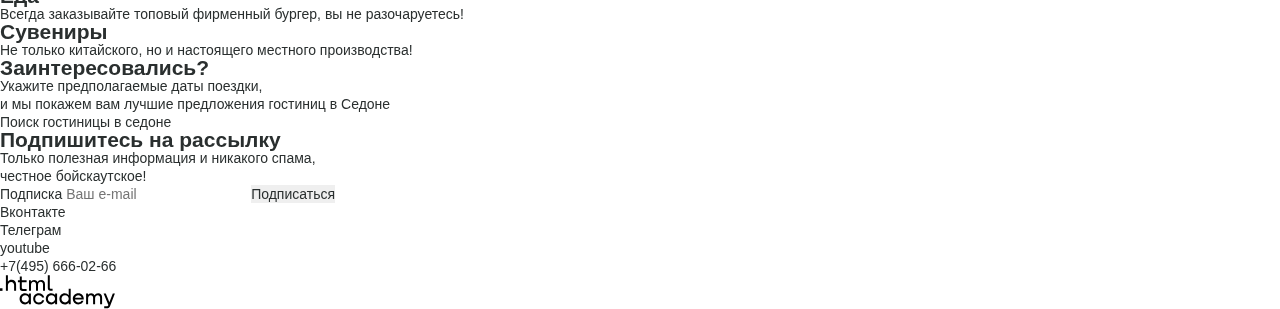
==== commit ad708745: "Merge pull request #3 from s-mikki/master" ====
--- a/index.html
+++ b/index.html
@@ -11,7 +11,7 @@
     <nav class="navigation">
       <div class="navigation__container">
         <a class="logo" href="https://echo.htmlacademy.ru/">
-          <img src="/images/sedona-logo.png" width="140" height="70" alt=""></a>
+          <img src="/images/sedona-logo.svg" width="140" height="70" alt=""></a>
         <ul class="navigation__list">
           <li class="navigation__item">
             <a class="navigation__link navigation__link--active" href="index.html">Главная</a>
@@ -45,9 +45,7 @@
     <h1 class="visually-hidden">Седона</h1>
     <section class="pluses">
       <div class="img__container">
-        <img class="pluses__img" src="/images/welcome.svg" alt="welcome">
-        <img class="pluses__img" src="/images/the-gorgeous.svg" alt="to the gorgeous">
-        <img class="pluses__img" src="/images/vector-sedona.png" alt="Sedona because the grand Lanyon lucky">
+        <img class="pluses__img" src="/images/vector-welcome.svg" width="457" height="352" alt="welcome">
       </div>
       <div class="pluses__container">
         <h2 class="title">Седона — небольшой городок в Аризоне, заслуживающий большего!</h2>
@@ -124,7 +122,7 @@
             </a></li>
           <li class="social__item">
             <a class="telegram__icon" href="https://t.me/htmlacademy">
-              <span class="visually__hidden">Телеграм.</span>
+              <span class="visually__hidden">Телеграм</span>
             </a></li>
           <li class="social__item">
             <a class="youtube__icon" href="https://www.youtube.com/user/htmlacademyru">
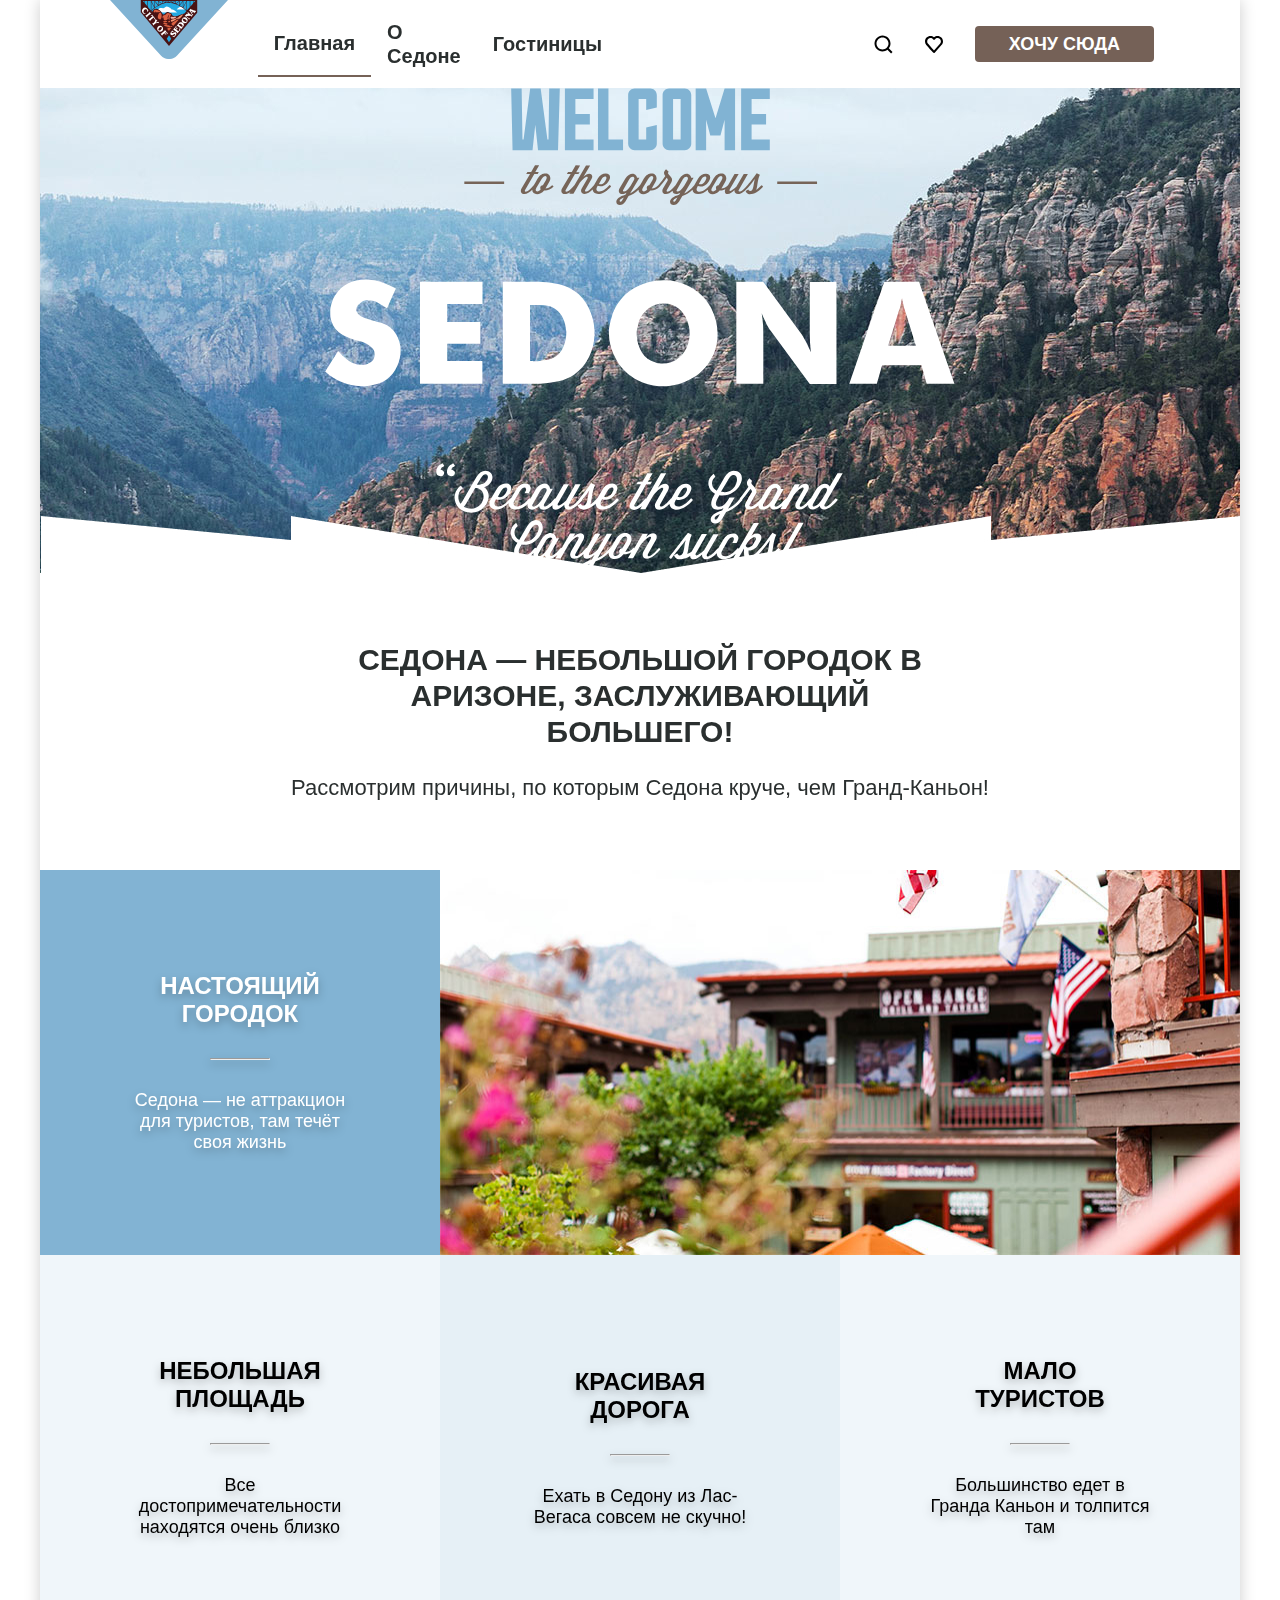
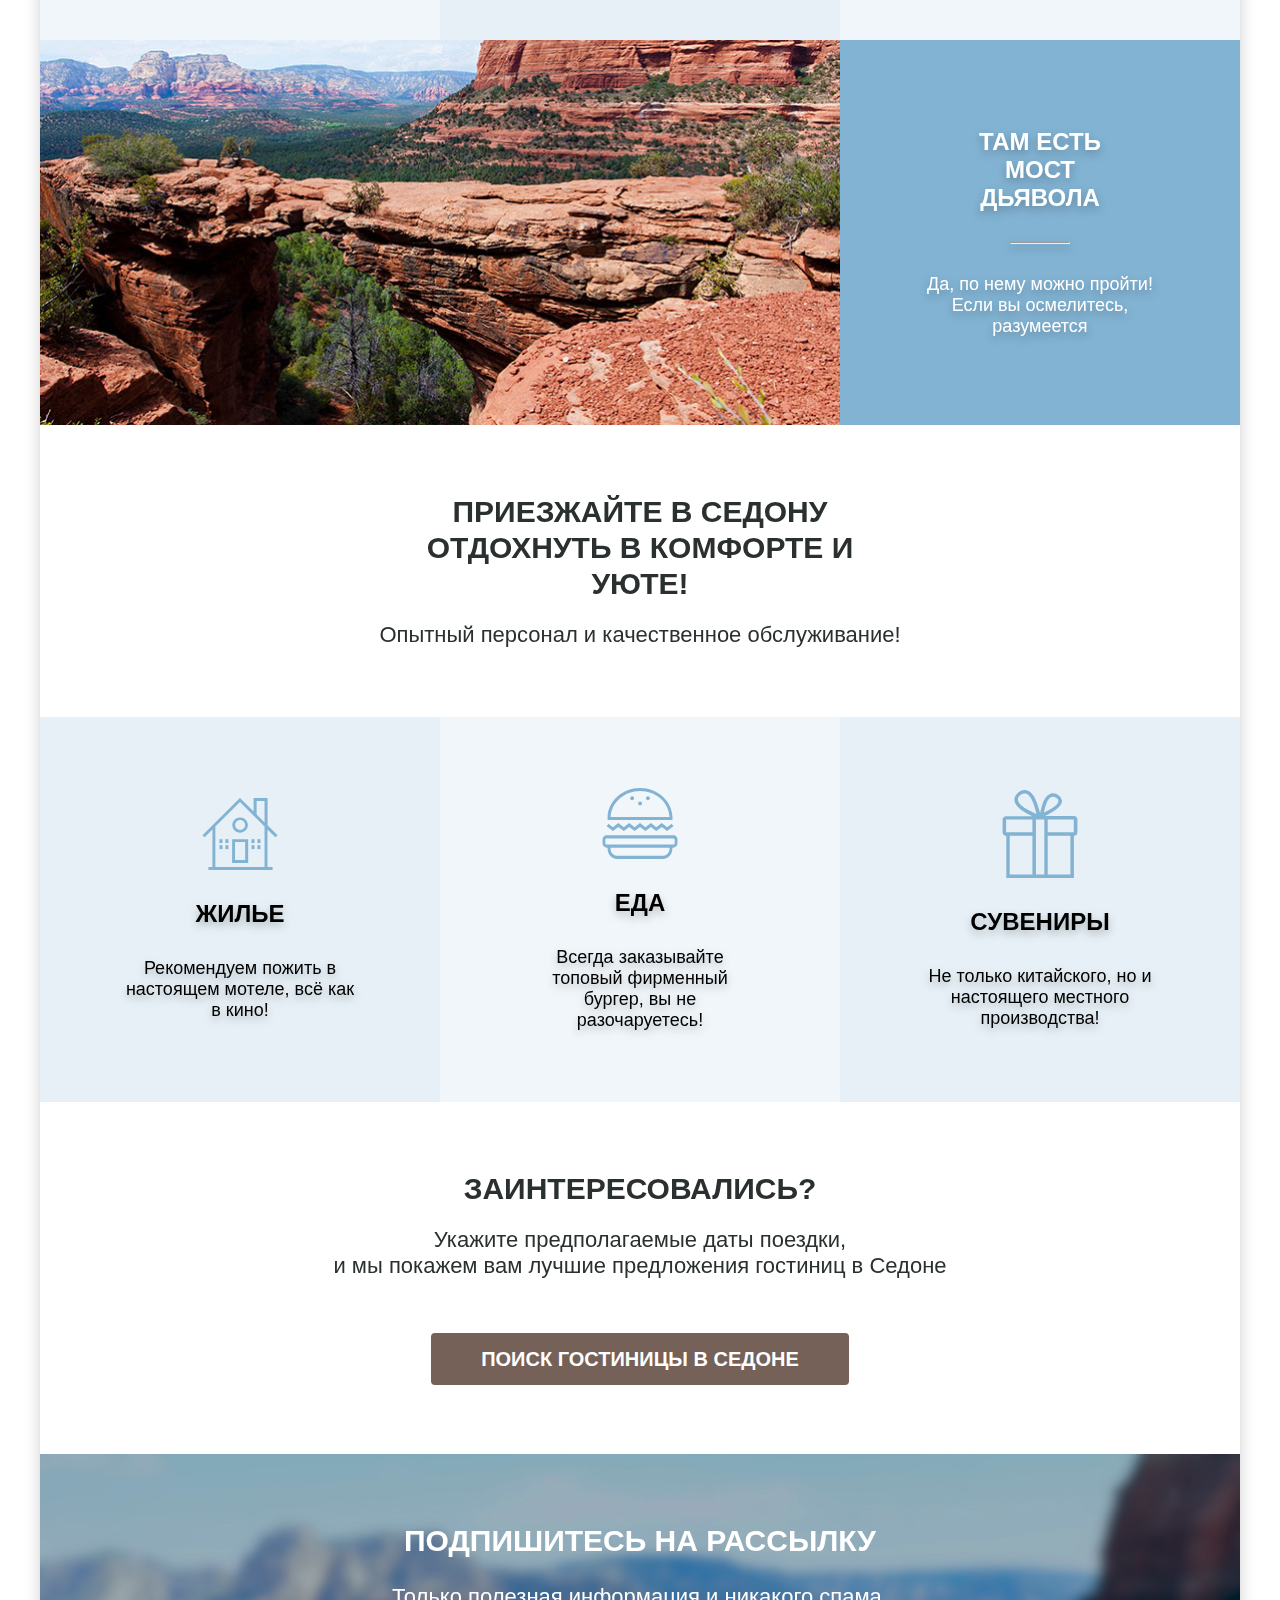
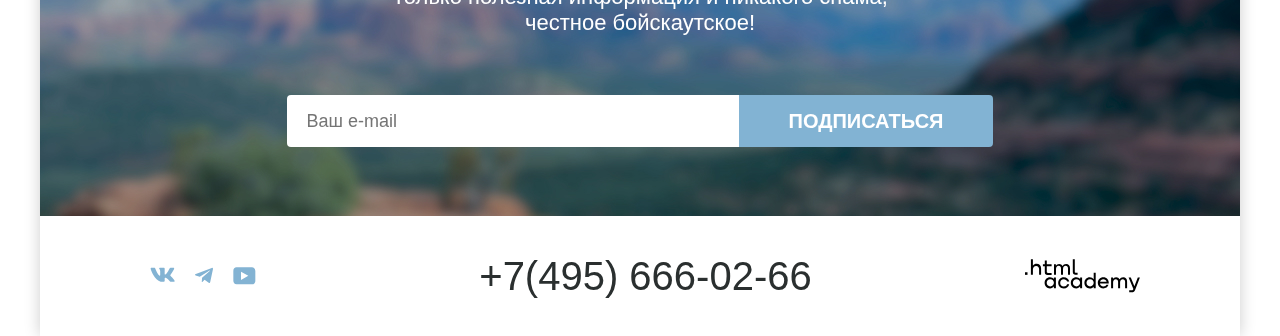
==== commit 1f07769f: "Верстка всех страниц" ====
--- a/index.html
+++ b/index.html
@@ -2,7 +2,7 @@
 <html lang="ru">
 <head>
   <meta charset="utf-8">
-  <link rel="stylesheet" href="/css/style.css">
+  <link rel="stylesheet"  href="styles/style.css">
   <title>HTML Academy: Седона</title>
 </head>
 <body>
@@ -13,8 +13,8 @@
         <a class="logo" href="https://echo.htmlacademy.ru/">
           <img src="/images/sedona-logo.svg" width="140" height="70" alt=""></a>
         <ul class="navigation__list">
-          <li class="navigation__item">
-            <a class="navigation__link navigation__link--active" href="index.html">Главная</a>
+          <li class="navigation__item navigation__item--active">
+            <a class="navigation__link" href="index.html">Главная</a>
           </li>
           <li class="navigation__item">
             <a class="navigation__link" href="#">О седоне</a>
@@ -27,48 +27,52 @@
       <ul class="navigation__list">
         <li class="navigation__item">
           <a class="navigation__link" href="#">
-            <span class="visually__hidden">Лупа</span>
+            <img class="search" src="/images/vectors/vector-search.svg" width="19" height="19" alt="лупа">
           </a>
         </li>
         <li class="navigation__item">
           <a class="navigation__link" href="#">
-            <span class="visually__hidden">Избранное</span>
+            <img class="favorites" src="/images/vectors/vector-health.svg" width="18" height="18" alt="Избранное">
           </a>
         </li>
         <li class="navigation__item">
-          <a class="search__button" href="#">Хочу сюда</a>
+          <a class="button button--little" href="#">Хочу сюда</a>
         </li>
       </ul>
     </nav>
   </header>
   <main class="main">
-    <h1 class="visually-hidden">Седона</h1>
     <section class="pluses">
-      <div class="img__container">
-        <img class="pluses__img" src="/images/vector-welcome.svg" width="457" height="352" alt="welcome">
+      <h1 class="visually__hidden">Седона</h1>
+      <div class="pluses__img">
+      <img class="pluses__img" src="/images/vector-welcome.svg" width="457" height="352" alt="welcome">
       </div>
-      <div class="pluses__container">
+      <div class="pluses__content">
         <h2 class="title">Седона — небольшой городок в Аризоне, заслуживающий большего!</h2>
         <p class="subtitle">Рассмотрим причины, по которым Седона круче, чем Гранд-Каньон!</p>
       </div>
       <div class="pluses__row">
         <div class="pluses__item pluses__item-blue">
           <h2 class="pluses__title">Настоящий городок</h2>
+          <hr>
           <p class="pluses__text">Седона — не аттракцион для туристов, там течёт своя жизнь</p>
         </div>
         <img class="pluses__image" src="/images/home.jpg" width="800" height="384" alt="">
       </div>
-      <div class="pluses__grids">
+      <div class="pluses__flex">
         <div class="pluses__item">
           <h2 class="pluses__title">Небольшая площадь</h2>
+          <hr class="hr__grids">
           <p class="pluses__text">Все достопримечательности находятся очень близко</p>
         </div>
         <div class="pluses__item pluses__item-gray">
           <h2 class="pluses__title">Красивая дорога</h2>
+          <hr class="hr__grids">
           <p class="pluses__text">Ехать в Седону из Лас-Вегаса совсем не скучно!</p>
         </div>
         <div class="pluses__item">
           <h2 class="pluses__title">Мало туристов</h2>
+          <hr class="hr__grids">
           <p class="pluses__text">Большинство едет в Гранда Каньон и толпится там</p>
         </div>
       </div>
@@ -76,39 +80,43 @@
         <img class="pluses__image" src="/images/mountains.jpg" width="800" height="385" alt="">
         <div class="pluses__item pluses__item-blue">
           <h2 class="pluses__title">Там есть мост дьявола</h2>
+          <hr>
           <p class="pluses__text">Да, по нему можно пройти! Если вы осмелитесь, разумеется</p>
         </div>
       </div>
-      <div class="pluses__title">
-        <h2 class="title">Приезжайте в Седону отдохнуть в комфорте и уюте!</h2>
+      <div class="pluses__content pluses__content--little">
+        <h2 class="title title--little">Приезжайте в Седону отдохнуть в комфорте и уюте!</h2>
         <p class="subtitle">Опытный персонал и качественное обслуживание!</p>
       </div>
-      <div class="pluses__flex">
-        <div class="pluses__item  pluses__item-gray">
+      <ul class="pluses__flex">
+        <li class="pluses__item  pluses__item-gray">
+          <img class="pluses__images" src="/images/icons/icon-home.svg" width="76" height="72" alt="">
           <h2 class="pluses__title">Жилье</h2>
           <p class="pluses__text">Рекомендуем пожить в настоящем мотеле, всё как в кино!</p>
-        </div>
-        <div class="pluses__item">
+        </li>
+        <li class="pluses__item">
+          <img class="pluses__images" src="/images/icons/icon-food.svg" width="76" height="72" alt="">
           <h2 class="pluses__title">Еда</h2>
           <p class="pluses__text">Всегда заказывайте топовый фирменный бургер, вы не разочаруетесь!</p>
-        </div>
-        <div class="pluses__item  pluses__item-gray">
+        </li>
+        <li class="pluses__item  pluses__item-gray">
+          <img class="pluses__images" src="/images/icons/icon-present.svg" width="76" height="72" alt="">
           <h2 class="pluses__title">Сувениры</h2>
           <p class="pluses__text">Не только китайского, но и настоящего местного производства!</p>
-        </div>
+        </li>
+      </ul>
+      <div class="pluses__content pluses__content--little">
+        <h2 class="title">Заинтересовались?</h2>
+        <p class="subtitle">Укажите предполагаемые даты поездки, <br>и мы покажем вам лучшие предложения гостиниц в Седоне</p>
+        <a class="button button--hotel" href="catalog.html">Поиск гостиницы в седоне</a>
       </div>
-      <div class="pluses__title">
-        <h2 class="title">Заинтересовались?</h2>
-        <p>Укажите предполагаемые даты поездки, <br>и мы покажем вам лучшие предложения гостиниц в Седоне</p>
-        <a class="search__button" href="catalog.html">Поиск гостиницы в седоне</a>
-      </div>
-      <div class="contact__card contact__cart-white">
-          <h2 class="title__image">Подпишитесь на рассылку</h2>
-          <p class="subtitle__image">Только полезная информация и никакого спама, <br>честное бойскаутское!</p>
+      <div class="pluses__content pluses__content--img">
+          <h2 class="title title--white">Подпишитесь на рассылку</h2>
+          <p class="subtitle subtitle--white">Только полезная информация и никакого спама, <br>честное бойскаутское!</p>
           <form class="pluses__form" action="https://echo.htmlacademy.ru" method="post">
-            <label for="login-field" class="form__login">Подписка</label>
-            <input type="email" placeholder="Ваш e-mail" name="e-mail" id="login-field">
-            <input class="button__field" type="submit" value="Подписаться">
+            <label class="visually__hidden" for="login-field">Подписка</label>
+            <input class="login__field" type="email" placeholder="Ваш e-mail" name="e-mail" id="login-field">
+            <input class="button button--field" type="submit" value="Подписаться">
           </form>
       </div>
     </section>
@@ -118,15 +126,15 @@
         <ul class="social__list">
           <li class="social__item">
             <a class="vk__icon" href="https://vk.com/htmlacademy">
-                <span class="visually__hidden">Вконтакте</span>
+              <img class="social__icon" src="/images/vectors/vector-vk.svg" alt="Vk">
             </a></li>
           <li class="social__item">
             <a class="telegram__icon" href="https://t.me/htmlacademy">
-              <span class="visually__hidden">Телеграм</span>
+              <img class="social__icon" src="/images/vectors/vector-telegram.svg" alt="Telegram">
             </a></li>
           <li class="social__item">
             <a class="youtube__icon" href="https://www.youtube.com/user/htmlacademyru">
-              <span class="visually__hidden">youtube</span>
+              <img class="social__icon" src="/images/vectors/vector-youtube.svg" alt="You-Tube">
             </a></li>
         </ul>
         <a class="contacts__phone" href="tel:+74956660266">+7(495) 666-02-66</a>
--- a/styles/style.css
+++ b/styles/style.css
@@ -0,0 +1,502 @@
+/*.search-button {
+/*display: inline-block; /* Строчно-блочный элемент */
+/*background: #756157; /* коричневый цвет фона */
+/*color: #fff; /* Белый цвет текста */
+/*padding: 1rem 1.5rem; /* Поля вокруг текста */
+/*text-decoration: none; /* Убираем подчёркивание */
+/*border-radius: 3px; /* Скругляем уголки */
+@font-face {
+  font-family: "PTSans";
+  font-weight: 400;
+  font-style: normal;
+  font-display: swap;
+  src: local('PTSans Regular'), local('PTSans-Regular'),
+  url("/fonts/ptsans-regular.woff2") format("woff2"),
+  url("/fonts/ptsans-regular.woff") format("woff"),
+  url("/fonts/ptsans-regular.ttf") format("ttf");
+}
+
+@font-face {
+  font-family: "PTSans";
+  font-weight: 700;
+  font-style: normal;
+  font-display: swap;
+  src: local('PTSans Bold'), local('PTSans-Bold'),
+  url("/fonts/ptsans-bold.woff2") format("woff2"),
+  url("/fonts/ptsans-bold.woff") format("woff"),
+  url("/fonts/ptsans-bold.ttf") format("ttf");
+}
+
+li {
+  list-style-type: none;
+}
+
+html {
+  box-sizing: border-box;
+}
+
+*,
+*::before,
+*::after {
+  box-sizing: inherit;
+  -webkit-backface-visibility: hidden;
+  -moz-backface-visibility: hidden;
+  backface-visibility: hidden;
+  margin: 0;
+  padding: 0;
+}
+
+:root {
+  --white: #ffffff;
+  --white-opacity: 255, 255, 255;
+  --white-dark: #fbfafb;
+  --white-dark-opacity: 251, 250, 251;
+  --black: #000000;
+  --black-opacity: 0, 0, 0;
+  --black-1: #111018;
+  --black-light: #2A2F2F;
+  --dark: #0A0A0A;
+  --red: #CC2525;
+  --red-light: #E31E24;
+  --blue: #00457E;
+  --blue-1: #2E3595;
+  --blue-dark: #02315D;
+  --blue-light: #034780;
+  --blue-light-opacity: 3, 71, 128;
+  --brown: #756157;
+  --aqua: #82B3D3;
+}
+
+/* применение var(--white); */
+
+.visually__hidden:not(:focus):not(active) {
+  position: absolute;
+  width: 1px;
+  height: 1px;
+  margin: -1px;
+  border: 0;
+  padding: 0;
+  white-space: nowrap;
+  clip-path: inset(100%);
+  clip: rect(0 0 0 0);
+  overflow: hidden;
+}
+
+a {
+  text-decoration: none;
+  outline: none;
+  cursor: pointer;
+  color: var(--black-light);
+}
+
+button {
+  border: none;
+  outline: none;
+  background-color: initial;
+  cursor: pointer;
+  font-family: "PTSans", "Arial", sans-serif;
+  font-weight: 700;
+  font-size: 16px;
+  line-height: 20px;
+  color: var(--white);
+}
+
+input {
+  outline: none;
+  font-family: "PTSans", "Arial", sans-serif;
+  font-weight: 400;
+  font-size: 18px;
+  line-height: 24px;
+  color: var(--black-light);
+  border: none;
+}
+
+img {
+  max-width: 100%;
+  height: auto;
+  display: block;
+}
+
+ul {
+  list-style: none;
+  padding: 0;
+  margin: 0;
+}
+
+h1 {
+  margin: 0;
+}
+
+
+body {
+  min-height: 100vh;
+  display: flex;
+  flex-direction: column;
+  margin: 0 auto;
+  padding: 0 40px;
+  position: relative;
+  max-width: 1280px;
+  font-family: "PTSans", "Arial", sans-serif;
+  font-weight: 700;
+  font-size: 18px;
+  line-height: 21px;
+  color: var(--black-light);
+  background-color: var(--white);
+}
+
+.body__container {
+  box-shadow: 0 0 15px rgba(0, 0, 0, 0.2);
+}
+
+.navigation {
+  display: flex;
+  justify-content: space-between;
+  padding: 0 70px;
+}
+
+.navigation__container {
+  display: flex;
+  flex-direction: row;
+  align-items: flex-start;
+  gap: 30px;
+  max-width: 508px;
+}
+
+.logo {
+  display: flex;
+  margin: 0 0 -6px;
+}
+
+.navigation__list {
+  display: flex;
+  align-items: center;
+}
+
+.navigation__item {
+  padding: 20px 16px;
+}
+
+.navigation__link {
+  font-size: 20px;
+  line-height: 24px;
+  max-width: 100px;
+  max-height: 64px;
+  text-transform: capitalize;
+}
+
+.navigation__item--active {
+  text-underline-position: under;
+  border-bottom: 2px solid #756257
+
+}
+
+.button {
+  padding: 8px 50px;
+  text-align: center;
+  border-radius: 4px;
+  text-transform: uppercase;
+  background-color: var(--brown);
+  color: var(--white);
+}
+
+.button--little {
+  padding: 8px 34px;
+}
+
+.pluses__img {
+  display: flex;
+  justify-content: center;
+  background-image: url("../images/background-index.jpg");
+  background-size: cover;
+  background-repeat: no-repeat;
+  width: 1200px;
+  height: 485px;
+}
+
+.pluses__content {
+  display: flex;
+  flex-direction: column;
+  align-items: center;
+  padding: 69px 0;
+  gap: 25px;
+}
+
+.title {
+  text-align: center;
+  text-transform: uppercase;
+  font-size: 30px;
+  line-height: 36px;
+  max-width: 620px;
+}
+
+.subtitle {
+  font-weight: 400;
+  font-size: 22px;
+  line-height: 26px;
+  text-align: center;
+}
+
+.pluses__row {
+  display: flex;
+  color: var(--white);
+}
+
+.pluses__item {
+  display: flex;
+  flex-direction: column;
+  justify-content: center;
+  align-items: center;
+  gap: 30px;
+  min-width: 400px;
+  min-height: 385px;
+  background: rgba(131, 179, 211, 0.12);
+}
+
+.pluses__item-blue {
+  background-color: var(--aqua);
+}
+
+.pluses__title {
+  font-size: 24px;
+  line-height: 28px;
+  text-align: center;
+  text-transform: uppercase;
+  max-width: 175px;
+  filter: drop-shadow(0px 4px 4px rgba(0, 0, 0, 0.25));
+}
+
+hr {
+  filter: drop-shadow(0px 4px 4px rgba(0, 0, 0, 0.25));
+  background: rgba(255, 255, 255, 0.3);
+  width: 60px;
+  height: 2px;
+}
+
+.pluses__text {
+  font-weight: 400;
+  font-size: 18px;
+  line-height: 21px;
+  text-align: center;
+  max-width: 230px;
+  filter: drop-shadow(0px 4px 4px rgba(0, 0, 0, 0.25));
+}
+
+.pluses__flex {
+  display: flex;
+  color: var(--black);
+}
+
+.hr__grids {
+  filter: drop-shadow(0px 4px 4px rgba(0, 0, 0, 0.25));
+  background: rgba(0, 0, 0, 0.3);
+  width: 60px;
+  height: 2px;
+}
+
+.pluses__item-gray {
+  background: rgba(131, 179, 211, 0.2);
+}
+
+.pluses__content--little {
+  gap: 20px;
+}
+
+.title--little {
+  max-width: 505px;
+}
+
+.button--hotel {
+  margin: 34px 0 0 0;
+  font-size: 20px;
+  line-height: 36px;
+}
+
+.pluses__content--img {
+  background-image: url("../images/background-subscribe.jpg");
+  background-size: cover;
+  background-repeat: no-repeat;
+}
+
+.title--white {
+  color: var(--white);
+}
+
+.subtitle--white {
+  color: var(--white);
+}
+
+.pluses__form {
+  display: flex;
+  margin: 34px 0 0 0;
+}
+
+.login__field {
+  padding: 12px 20px;
+  border-radius: 4px 0 0 4px;
+  width: 452px;
+}
+
+.button--field {
+  font-weight: 700;
+  font-size: 20px;
+  line-height: 36px;
+  background-color: var(--aqua);
+  border-radius: 0 4px 4px 0;
+}
+
+.navigation__footer {
+  align-items: center;
+  margin: 40px 30px;
+}
+
+.social__list {
+  display: flex;
+}
+
+.social__item {
+  padding: 0 10px;
+}
+
+.contacts__phone {
+  font-weight: 400;
+  font-size: 40px;
+  line-height: 40px;
+  text-transform: uppercase;
+}
+
+
+/* Классы для каталога */
+
+.pluses--catalog {
+  display: flex;
+  flex-direction: column;
+  gap: 40px;
+  background-image: url("../images/background-catalog.jpg");
+  background-size: cover;
+  background-repeat: no-repeat;
+  width: 1200px;
+  height: 412px;
+  padding: 35px 70px 70px;
+}
+
+.pluses__container {
+
+}
+
+.main__title {
+  font-size: 60px;
+  line-height: 78px;
+  color: var(--white);
+}
+
+.breadcrumbs {
+  display: flex;
+  gap: 10px;
+  align-items: center;
+  color: var(--white);
+  padding: 8px 0 0 0;
+}
+
+.breadcrumbs__link {
+  color: var(--white);
+}
+
+.form {
+  display: flex;
+  justify-content: space-between;
+}
+
+.form__container {
+  display: flex;
+  flex-direction: column;
+  gap: 32px;
+  min-width: 150px;
+}
+
+.pluses__forms {
+  display: flex;
+  gap: 70px;
+}
+
+.form__wrap {
+  display: flex;
+  flex-direction: column;
+  gap: 16px;
+  padding: 32px 0 0 0;
+}
+
+.form__title {
+  font-size: 20px;
+  line-height: 24px;
+  color: var(--white);
+}
+
+.remember {
+  font-weight: 400;
+  font-size: 18px;
+  line-height: 23px;
+  color: var(--white);
+}
+
+.check {
+  color: #3F5E72;
+  margin: 0 16px 0 0;
+}
+
+.custom__checkbox {
+}
+
+.radio__hostel {
+}
+
+.radio__hotel {
+}
+
+.radio__apartment {
+}
+
+.form__price {
+  display: flex;
+  align-items: center;
+  gap: 2px;
+  border-radius: 0 4px 4px 0;
+}
+
+.price {
+  display: flex;
+
+}
+
+.price__from {
+}
+
+.price__before {
+
+  padding: 12px 20px;
+  max-width: 143px;
+}
+.form__text {
+  text-align: center;
+  font-weight: 400;
+  font-size: 18px;
+  line-height: 24px;
+  background-color: var(--white);
+  width: 40px;
+  height: 48px;
+}
+
+.price__range {
+}
+
+.form__apply {
+}
+
+.form__apply-active {
+}
+
+.form__throw {
+}
+
+
+
+
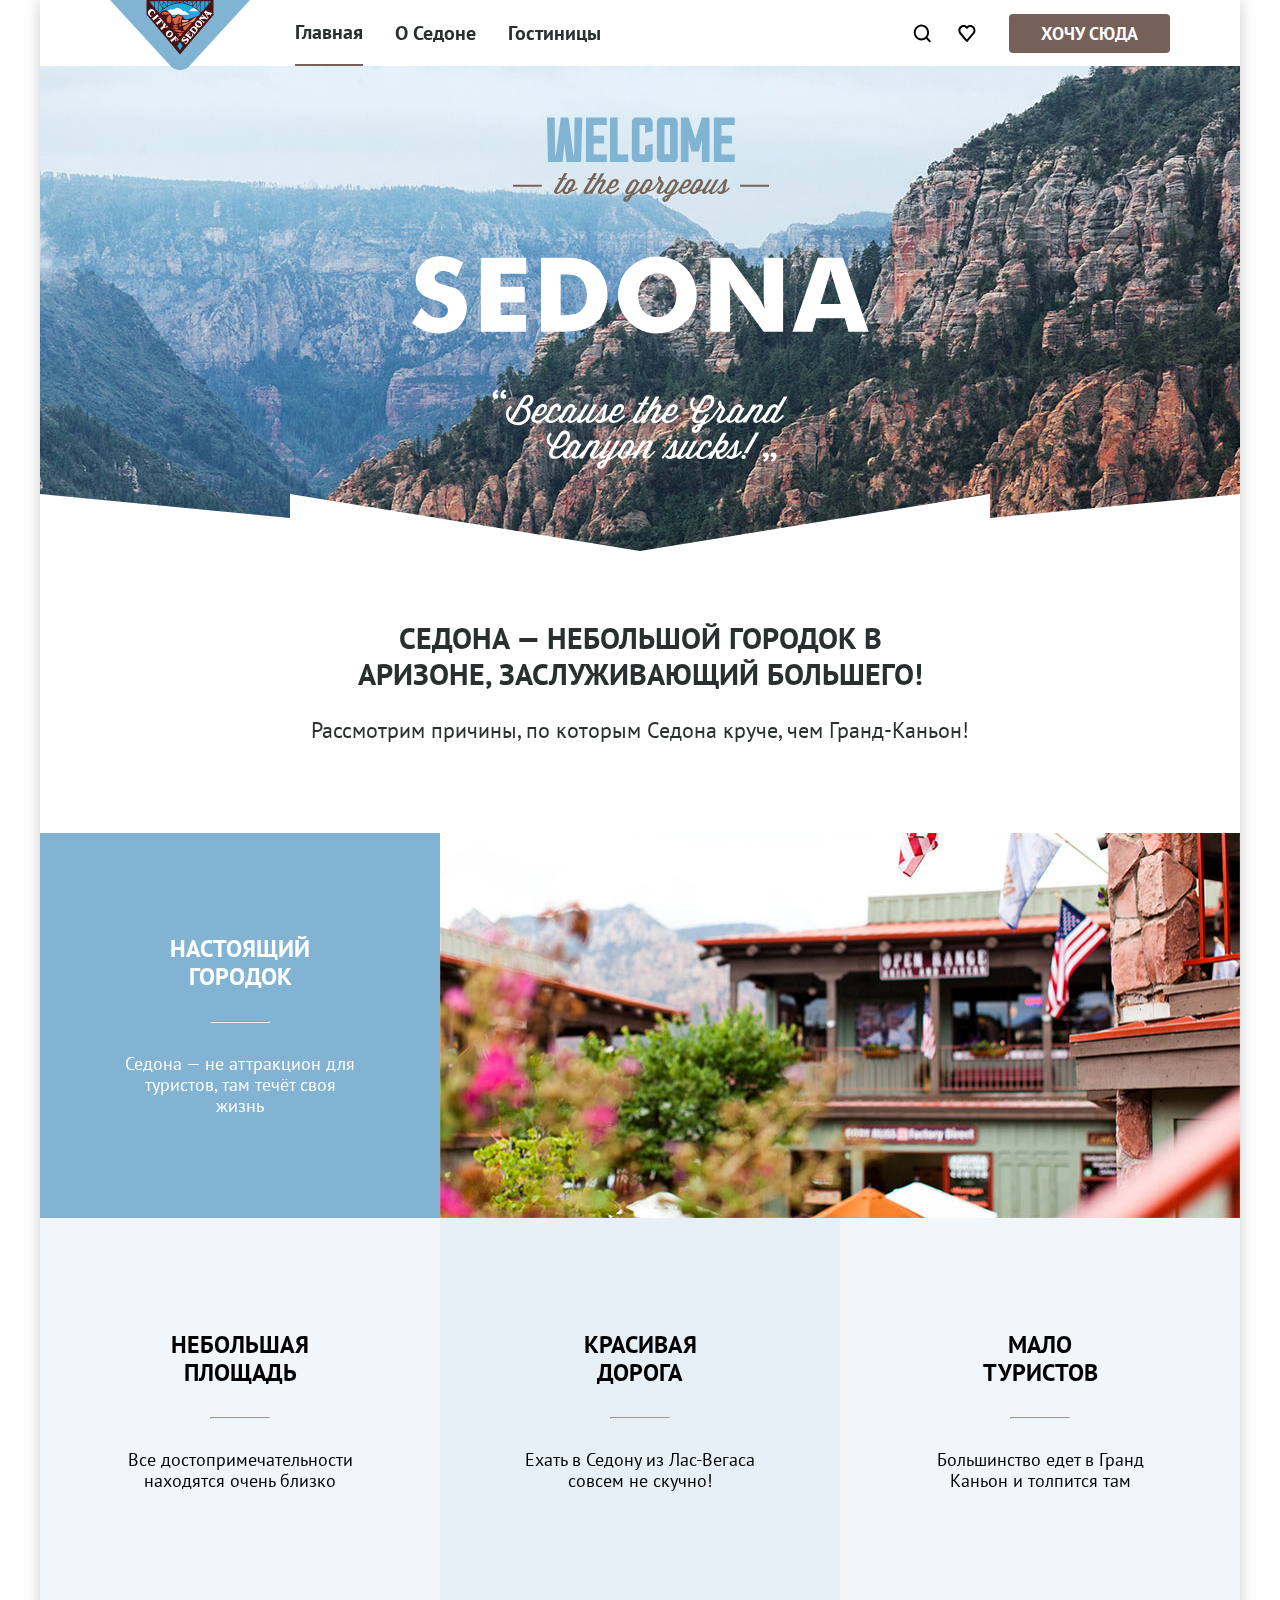
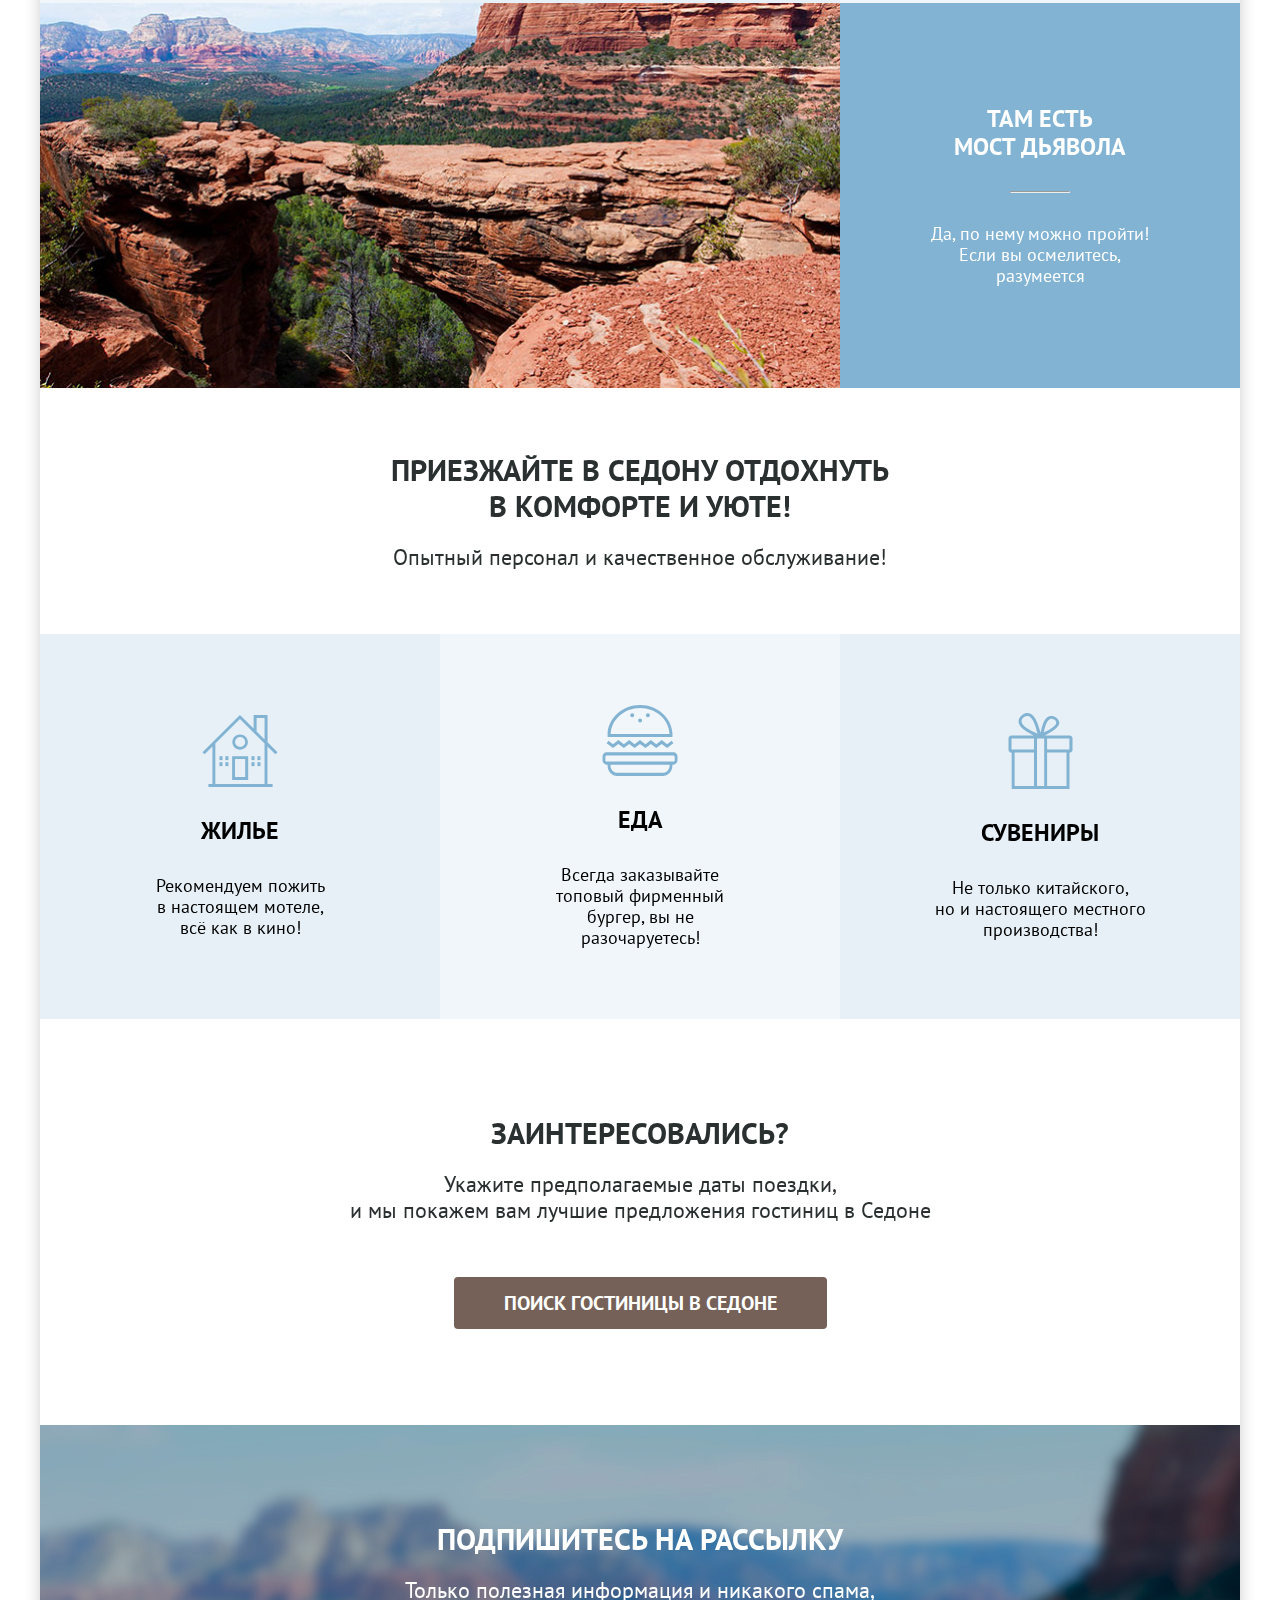
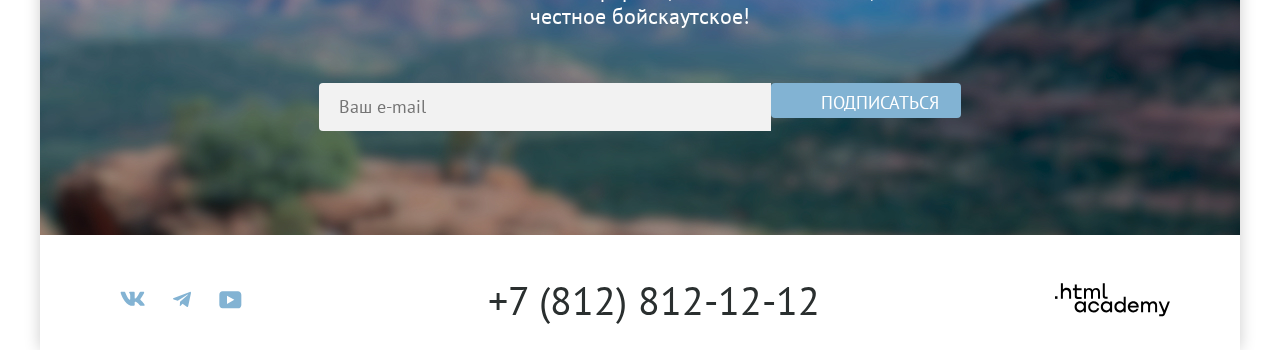
==== commit 9f9c0e13: "Merge abe730b872582489e75b50621f701be5bc6d317c into ad70874571e78f6bc93d259993779e9171af05e6" ====
--- a/index.html
+++ b/index.html
@@ -11,7 +11,7 @@
     <nav class="navigation">
       <div class="navigation__container">
         <a class="logo" href="https://echo.htmlacademy.ru/">
-          <img src="/images/sedona-logo.svg" width="140" height="70" alt=""></a>
+          <img class="header_img" src="/images/sedona-logo.svg" width="140" height="70" alt=""></a>
         <ul class="navigation__list">
           <li class="navigation__item navigation__item--active">
             <a class="navigation__link" href="index.html">Главная</a>
@@ -25,17 +25,15 @@
         </ul>
       </div>
       <ul class="navigation__list">
-        <li class="navigation__item">
-          <a class="navigation__link" href="#">
-            <img class="search" src="/images/vectors/vector-search.svg" width="19" height="19" alt="лупа">
+        <li class="navigation__icon">
+          <a class="icon__link" href="#">
+            <img class="search" src="/images/vectors/vector-search.svg" width="20" height="20" alt="лупа">
+          </a>
+          <a class="icon__link" href="#">
+            <img class="favorites" src="/images/vectors/vector-heart.svg" width="20" height="20" alt="Избранное">
           </a>
         </li>
-        <li class="navigation__item">
-          <a class="navigation__link" href="#">
-            <img class="favorites" src="/images/vectors/vector-health.svg" width="18" height="18" alt="Избранное">
-          </a>
-        </li>
-        <li class="navigation__item">
+        <li class="navigation__button">
           <a class="button button--little" href="#">Хочу сюда</a>
         </li>
       </ul>
@@ -45,7 +43,7 @@
     <section class="pluses">
       <h1 class="visually__hidden">Седона</h1>
       <div class="pluses__img">
-      <img class="pluses__img" src="/images/vector-welcome.svg" width="457" height="352" alt="welcome">
+      <img class="plus__img" src="/images/vector-welcome.svg" width="457" height="352" alt="welcome">
       </div>
       <div class="pluses__content">
         <h2 class="title">Седона — небольшой городок в Аризоне, заслуживающий большего!</h2>
@@ -54,7 +52,7 @@
       <div class="pluses__row">
         <div class="pluses__item pluses__item-blue">
           <h2 class="pluses__title">Настоящий городок</h2>
-          <hr>
+          <hr class="pluses__line pluses__line--filter">
           <p class="pluses__text">Седона — не аттракцион для туристов, там течёт своя жизнь</p>
         </div>
         <img class="pluses__image" src="/images/home.jpg" width="800" height="384" alt="">
@@ -73,13 +71,13 @@
         <div class="pluses__item">
           <h2 class="pluses__title">Мало туристов</h2>
           <hr class="hr__grids">
-          <p class="pluses__text">Большинство едет в Гранда Каньон и толпится там</p>
+          <p class="pluses__text">Большинство едет в Гранд Каньон и толпится там</p>
         </div>
       </div>
       <div class="pluses__row">
         <img class="pluses__image" src="/images/mountains.jpg" width="800" height="385" alt="">
         <div class="pluses__item pluses__item-blue">
-          <h2 class="pluses__title">Там есть мост дьявола</h2>
+          <h2 class="pluses__title">Там есть <br>мост дьявола</h2>
           <hr>
           <p class="pluses__text">Да, по нему можно пройти! Если вы осмелитесь, разумеется</p>
         </div>
@@ -92,20 +90,20 @@
         <li class="pluses__item  pluses__item-gray">
           <img class="pluses__images" src="/images/icons/icon-home.svg" width="76" height="72" alt="">
           <h2 class="pluses__title">Жилье</h2>
-          <p class="pluses__text">Рекомендуем пожить в настоящем мотеле, всё как в кино!</p>
+          <p class="pluses__text">Рекомендуем пожить <br>в настоящем мотеле, <br>всё как в кино!</p>
         </li>
         <li class="pluses__item">
           <img class="pluses__images" src="/images/icons/icon-food.svg" width="76" height="72" alt="">
           <h2 class="pluses__title">Еда</h2>
-          <p class="pluses__text">Всегда заказывайте топовый фирменный бургер, вы не разочаруетесь!</p>
+          <p class="pluses__text">Всегда заказывайте <br>топовый фирменный бургер, вы не разочаруетесь!</p>
         </li>
         <li class="pluses__item  pluses__item-gray">
           <img class="pluses__images" src="/images/icons/icon-present.svg" width="76" height="72" alt="">
           <h2 class="pluses__title">Сувениры</h2>
-          <p class="pluses__text">Не только китайского, но и настоящего местного производства!</p>
+          <p class="pluses__text">Не только китайского, <br>но и настоящего местного производства!</p>
         </li>
       </ul>
-      <div class="pluses__content pluses__content--little">
+      <div class="pluses__content pluses__content--big">
         <h2 class="title">Заинтересовались?</h2>
         <p class="subtitle">Укажите предполагаемые даты поездки, <br>и мы покажем вам лучшие предложения гостиниц в Седоне</p>
         <a class="button button--hotel" href="catalog.html">Поиск гостиницы в седоне</a>
@@ -137,7 +135,7 @@
               <img class="social__icon" src="/images/vectors/vector-youtube.svg" alt="You-Tube">
             </a></li>
         </ul>
-        <a class="contacts__phone" href="tel:+74956660266">+7(495) 666-02-66</a>
+        <a class="contacts__phone" href="tel:+78128121212">+7 (812) 812-12-12</a>
         <a class="site__html-academy" href="https://htmlacademy.ru/">
           <img class="html__logo" src="/images/html-academy.svg" width="115" height="34" alt="html-академия">
         </a>
--- a/styles/style.css
+++ b/styles/style.css
@@ -63,8 +63,13 @@
   --blue-dark: #02315D;
   --blue-light: #034780;
   --blue-light-opacity: 3, 71, 128;
-  --brown: #756157;
+  --taupe: #756157;
   --aqua: #82B3D3;
+  --aqua-light: #68A2CA;
+  --silver: #f2f2f2;
+  --bisque: #E5E5E5;
+  --brown: #333333;
+  --silver-light: #E6E6E6;
 }
 
 /* применение var(--white); */
@@ -156,24 +161,37 @@
 
 .navigation__container {
   display: flex;
-  flex-direction: row;
-  align-items: flex-start;
-  gap: 30px;
-  max-width: 508px;
+  gap: 45px;
 }
 
 .logo {
-  display: flex;
+  display: block;
   margin: 0 0 -6px;
+  position: relative;
+  width: 140px;
+  height: 64px;
+}
+
+.header_img {
+  position: absolute;
+  top: 0;
+  left: 0;
+  z-index: 1;
 }
 
 .navigation__list {
   display: flex;
   align-items: center;
+  gap: 32px;
 }
 
 .navigation__item {
-  padding: 20px 16px;
+  padding: 20px 0;
+}
+
+.navigation__icon {
+  display: flex;
+  gap: 25px;
 }
 
 .navigation__link {
@@ -186,8 +204,13 @@
 
 .navigation__item--active {
   text-underline-position: under;
-  border-bottom: 2px solid #756257
-
+  border-bottom: 2px solid var(--taupe);
+  transition: 0.3s;
+}
+
+.navigation__item:hover {
+  text-underline-position: under;
+  border-bottom: 2px solid var(--taupe);
 }
 
 .button {
@@ -195,29 +218,32 @@
   text-align: center;
   border-radius: 4px;
   text-transform: uppercase;
-  background-color: var(--brown);
+  background-color: var(--taupe);
   color: var(--white);
 }
 
 .button--little {
-  padding: 8px 34px;
+  padding: 8px 32px;
 }
 
 .pluses__img {
-  display: flex;
-  justify-content: center;
+  text-align: -webkit-center;
   background-image: url("../images/background-index.jpg");
   background-size: cover;
   background-repeat: no-repeat;
-  width: 1200px;
+  width: 100%;
   height: 485px;
 }
 
+.plus__img {
+  padding: 51px 0 0 0;
+}
+
 .pluses__content {
   display: flex;
   flex-direction: column;
   align-items: center;
-  padding: 69px 0;
+  padding: 69px 0 90px;
   gap: 25px;
 }
 
@@ -241,6 +267,10 @@
   color: var(--white);
 }
 
+.pluses__row--padding {
+  margin: 21px 0 0 0;
+}
+
 .pluses__item {
   display: flex;
   flex-direction: column;
@@ -262,11 +292,9 @@
   text-align: center;
   text-transform: uppercase;
   max-width: 175px;
-  filter: drop-shadow(0px 4px 4px rgba(0, 0, 0, 0.25));
 }
 
 hr {
-  filter: drop-shadow(0px 4px 4px rgba(0, 0, 0, 0.25));
   background: rgba(255, 255, 255, 0.3);
   width: 60px;
   height: 2px;
@@ -278,7 +306,6 @@
   line-height: 21px;
   text-align: center;
   max-width: 230px;
-  filter: drop-shadow(0px 4px 4px rgba(0, 0, 0, 0.25));
 }
 
 .pluses__flex {
@@ -287,7 +314,6 @@
 }
 
 .hr__grids {
-  filter: drop-shadow(0px 4px 4px rgba(0, 0, 0, 0.25));
   background: rgba(0, 0, 0, 0.3);
   width: 60px;
   height: 2px;
@@ -298,6 +324,12 @@
 }
 
 .pluses__content--little {
+  padding: 64px 0;
+  gap: 20px;
+}
+
+.pluses__content--big {
+  padding: 96px 0;
   gap: 20px;
 }
 
@@ -315,6 +347,14 @@
   background-image: url("../images/background-subscribe.jpg");
   background-size: cover;
   background-repeat: no-repeat;
+  padding: 96px 0 104px;
+  gap: 20px;
+}
+
+.pluses__content--white {
+  padding: 96px 0 104px;
+  gap: 20px;
+  color: var(--black);
 }
 
 .title--white {
@@ -334,23 +374,32 @@
   padding: 12px 20px;
   border-radius: 4px 0 0 4px;
   width: 452px;
+  background-color: var(--silver);
 }
 
 .button--field {
-  font-weight: 700;
-  font-size: 20px;
-  line-height: 36px;
   background-color: var(--aqua);
-  border-radius: 0 4px 4px 0;
-}
+  border-radius: 4px;
+  max-width: 190px;
+  max-height: 35px;
+}
+
+.button--glassy {
+  max-width: 190px;
+  max-height: 35px;
+  border-radius: 4px;
+  background-color: transparent;
+}
+
 
 .navigation__footer {
   align-items: center;
-  margin: 40px 30px;
+  margin: 45px 0 30px;
 }
 
 .social__list {
   display: flex;
+  gap: 8px;
 }
 
 .social__item {
@@ -365,7 +414,7 @@
 }
 
 
-/* Классы для каталога */
+/* Стили для каталога */
 
 .pluses--catalog {
   display: flex;
@@ -379,10 +428,6 @@
   padding: 35px 70px 70px;
 }
 
-.pluses__container {
-
-}
-
 .main__title {
   font-size: 60px;
   line-height: 78px;
@@ -415,6 +460,7 @@
 
 .pluses__forms {
   display: flex;
+  align-items: self-end;
   gap: 70px;
 }
 
@@ -422,7 +468,6 @@
   display: flex;
   flex-direction: column;
   gap: 16px;
-  padding: 32px 0 0 0;
 }
 
 .form__title {
@@ -464,39 +509,263 @@
 
 .price {
   display: flex;
-
-}
-
-.price__from {
 }
 
 .price__before {
-
+  background-color: var(--silver);
   padding: 12px 20px;
   max-width: 143px;
-}
+  position: relative;
+  z-index: 1;
+  border-radius: 0 4px 4px 0;
+}
+
+.price__before--left {
+  border-radius: 4px 0 0 4px;
+}
+
 .form__text {
-  text-align: center;
+  opacity: 0.3;
+  position: absolute;
   font-weight: 400;
   font-size: 18px;
   line-height: 24px;
+  margin: 12px 0 0 103px;
+  z-index: 2;
+}
+
+.range {
+  position: absolute;
+}
+
+.price__range {
+  height: 4px;
+  -webkit-appearance: revert;
+  -moz-appearance: none;
+  appearance: none;
+  background-color: var(--silver);
+}
+
+.wrapper {
+  padding: 50px 70px;
+}
+
+.wrapper__container {
+  display: flex;
+  justify-content: space-between;
+  margin: 0 0 40px 0;
+}
+
+.crumbs {
+  display: flex;
+  gap: 70px;
+}
+
+.select__control {
+  border: 2px solid var(--bisque);
+  border-radius: 4px;
+  padding: 14px 20px;
+  width: 292px;
+}
+
+.select__control:hover {
+  border: 2px solid var(--black);
+}
+
+.select__option {
+}
+
+.crumbs__container {
+  display: flex;
+  gap: 8px;
+  align-items: center;
+}
+
+.crumbs__button {
+  width: 48px;
+  height: 48px;
+  border: 2px solid var(--bisque);
+  border-radius: 4px;
+  padding: 17px 16px;
+}
+
+.crumbs__button--active {
+  border: 2px solid var(--black);
+}
+
+.crumbs__button:hover {
+  border: 2px solid var(--black);
+}
+
+.wrapper__preview {
+  display: flex;
+  flex-wrap: wrap;
+  gap: 20px;
+  padding: 0 0 40px 0;
+  border-bottom: 1px solid var(--silver-light);
+}
+
+.preview__container {
+  display: flex;
+  flex-direction: column;
+  gap: 16px;
+  padding: 20px 20px;
+  border: 1px solid var(--silver-light);
+  border-radius: 4px;
+  max-width: 340px;
+}
+
+.preview__title {
+  font-size: 24px;
+  line-height: 28px;
+  color: var(--black);
+}
+
+.preview__flex {
+  display: flex;
+  flex-direction: column;
+  gap: 16px;
+}
+
+.preview__content {
+  display: flex;
+  justify-content: space-between;
+}
+
+.preview__stars {
+  display: flex;
+  gap: 6px;
+}
+
+.preview__subtitle {
+  font-weight: 400;
+  font-size: 18px;
+  line-height: 21px;
+}
+
+.preview__button {
+  font-size: 16px;
+  line-height: 20px;
+  padding: 8px 26px;
+  background-color: var(--taupe);
+  border-radius: 4px;
+  color: var(--white);
+  text-transform: uppercase;
+}
+
+.preview__button-blue {
+  background-color: var(--aqua);
+}
+
+.preview__button-white {
+  color: var(--brown);
+  background-color: var(--silver);
+}
+
+.pagination__list {
+  display: flex;
+  align-items: flex-start;
+  gap: 8px;
+  padding: 40px 0 0 0;
+}
+
+.pagination__link {
+  padding: 12px 24px;
+  text-align: center;
+  border-radius: 4px;
+  text-transform: uppercase;
+  background-color: var(--aqua);
+  color: var(--white);
+}
+
+.pagination__link--active {
+  background-color: var(--silver);
+  color: var(--black);
+}
+
+.pagination__link:hover {
+  background-color: var(--aqua-light);
+  transition: 0.3s;
+}
+
+.pagination__link--white {
   background-color: var(--white);
-  width: 40px;
-  height: 48px;
-}
-
-.price__range {
-}
-
-.form__apply {
-}
-
-.form__apply-active {
-}
-
-.form__throw {
-}
-
-
-
-
+  color: var(--black);
+}
+
+.buttons {
+  display: flex;
+  flex-direction: column;
+  gap: 70px;
+}
+
+input[type=range].styled-slider {
+  -webkit-appearance: none;
+}
+
+input[type=range].styled-slider::-webkit-slider-thumb {
+  -webkit-appearance: none;
+  width: 20px;
+  height: 20px;
+  border-radius: 5px;
+  background: #FFFFFF;
+  border: 2px solid #FFFFFF;
+  box-shadow: none;
+  margin-top: -7px;
+}
+
+input[type=range].styled-slider::-webkit-slider-runnable-track {
+  height: 4px;
+  border: none;
+  border-radius: 0;
+  background-color: red;
+  box-shadow: none;
+}
+
+input[type=range].styled-slider::-webkit-slider-thumb:active {
+  border-color: #83B3D3;
+}
+
+input[type=range].styled-slider::-moz-range-thumb {
+  width: 20px;
+  height: 20px;
+  border-radius: 5px;
+  background: #FFFFFF;
+  border: 2px solid #FFFFFF;
+  box-shadow: none;
+}
+
+input[type=range].styled-slider::-moz-range-track {
+  height: 4px;
+  border: none;
+  border-radius: 0;
+  background: #E5E5E5;
+  box-shadow: none;
+}
+
+input[type=range].styled-slider::-moz-range-thumb:active {
+  border-color: #83B3D3;
+}
+
+input[type=range].styled-slider::-ms-thumb {
+  width: 20px;
+  height: 20px;
+  border-radius: 5px;
+  background: #FFFFFF;
+  border: 2px solid #FFFFFF;
+  box-shadow: none;
+  box-sizing: border-box;
+}
+
+input[type=range].styled-slider::-ms-track {
+  height: 4px;
+  background: #E5E5E5;
+  border: none;
+  box-shadow: none;
+  box-sizing: border-box;
+}
+
+input[type=range].styled-slider::-ms-thumb:active {
+  border-color: #83B3D3;
+}
+
